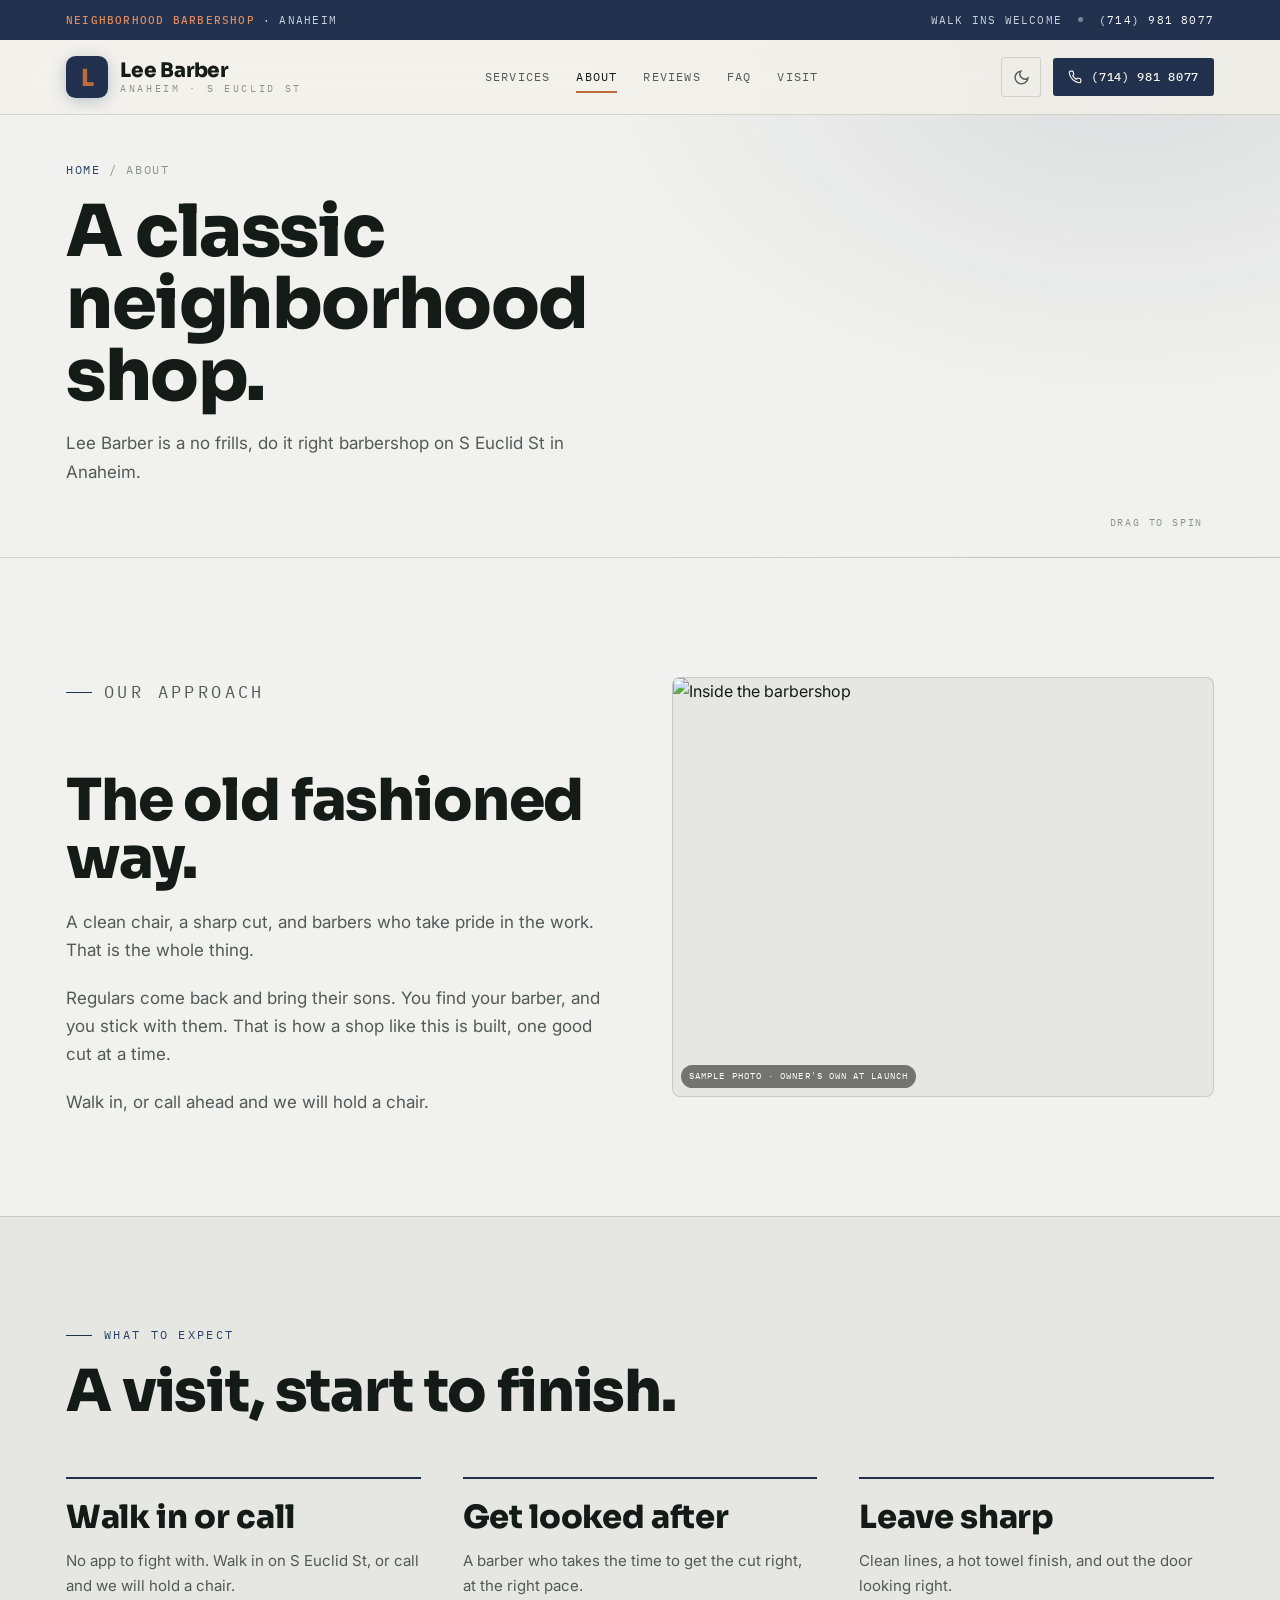
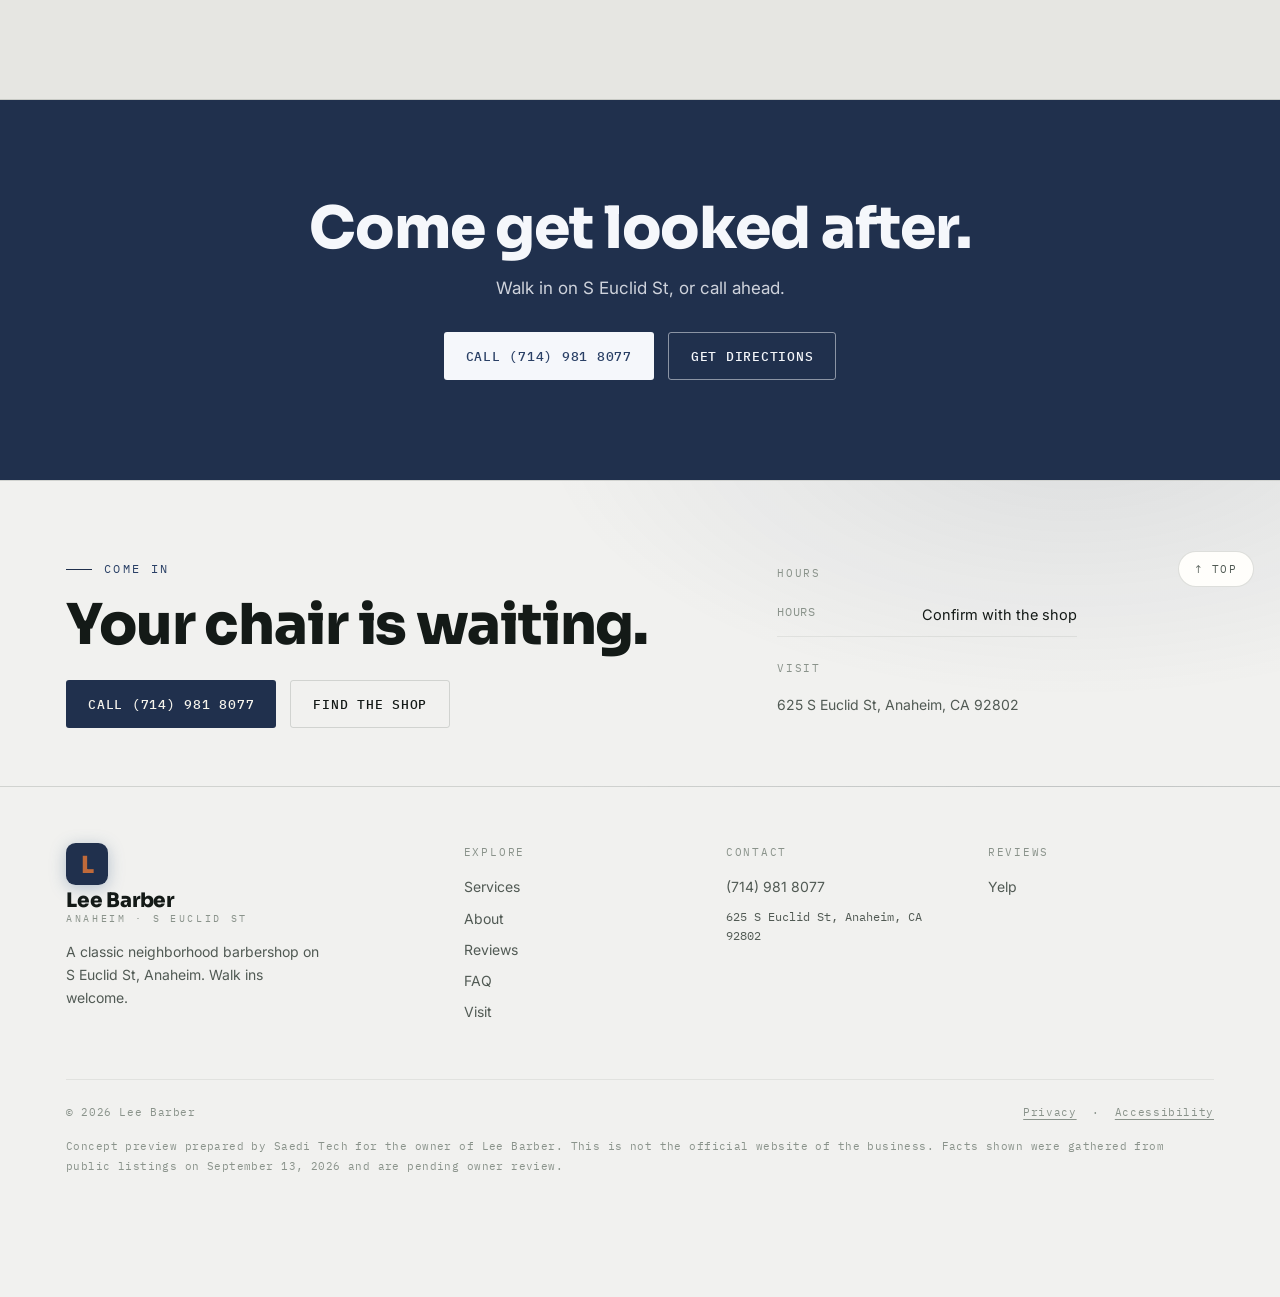
==== about.html @ e685b166 "Lee Barber concept preview (razor hero + 3D showcase) Co-Authored-By: Claude Opus 4.8 <noreply@anthr" ====
<!doctype html>
<html lang="en">
<head>
<meta charset="utf-8" />
<meta name="viewport" content="width=device-width, initial-scale=1" />
<meta name="robots" content="noindex, nofollow" />
<title>About · Lee Barber</title>
<meta name="description" content="About Lee Barber, a classic neighborhood barbershop in Anaheim. Walk ins welcome." />
<meta property="og:title" content="About · Lee Barber" /><meta property="og:type" content="website" />
<link rel="icon" href="data:image/svg+xml,%3Csvg xmlns='http://www.w3.org/2000/svg' viewBox='0 0 32 32'%3E%3Ccircle cx='16' cy='16' r='15' fill='%239e2b25'/%3E%3Crect x='13' y='6' width='6' height='20' rx='3' fill='%23f3ede1'/%3E%3Cpath d='M13 9l6 4M13 15l6 4M13 21l6 4' stroke='%23a9812f' stroke-width='2'/%3E%3C/svg%3E">
<link rel="preconnect" href="https://fonts.googleapis.com"><link rel="preconnect" href="https://fonts.gstatic.com" crossorigin>
<link href="https://fonts.googleapis.com/css2?family=Sora:wght@600;700;800&family=Inter:wght@400;500;600&family=IBM+Plex+Mono:wght@400;500&display=swap" rel="stylesheet">
<link rel="stylesheet" href="assets/site.css">
<script type="importmap">{ "imports": { "three": "https://unpkg.com/three@0.160.0/build/three.module.js", "three/": "https://unpkg.com/three@0.160.0/" } }</script>

</head>
<body>
<a class="skip" href="#main">Skip to content</a>
<header class="sitehead" id="sitehead"><div class="topbar"><div class="wrap tbin"><span class="tb-l"><b>Neighborhood barbershop</b> · Anaheim</span><span class="tb-r"><span>Walk ins welcome</span><span class="dot2"></span><a href="tel:+17149818077">(714) 981 8077</a></span></div></div>
<nav class="top" aria-label="Main">
  <div class="wrap navin">
    <a class="logo" href="index.html" aria-label="Lee Barber, home"><svg class="emblem" viewBox="0 0 48 48" aria-hidden="true"><rect width="48" height="48" rx="11" fill="var(--indigo)"/><text x="24" y="34" font-size="27" text-anchor="middle" fill="var(--shu)" font-family="Sora,sans-serif" font-weight="800">L</text></svg><span class="wm"><span class="n">Lee Barber</span><span class="s">Anaheim · S Euclid St</span></span></a>
    <div class="navlinks"><a href="services.html">Services</a><a href="about.html" aria-current="page">About</a><a href="reviews.html">Reviews</a><a href="faq.html">FAQ</a><a href="visit.html">Visit</a></div>
    <div class="navright">
      <button class="tgl" id="themeTgl" aria-label="Switch between day and night theme" aria-pressed="false"><svg id="icMoon" viewBox="0 0 24 24" fill="none" stroke="currentColor" stroke-width="2" stroke-linecap="round"><path d="M21 12.8A9 9 0 1 1 11.2 3a7 7 0 0 0 9.8 9.8z"/></svg><svg id="icSun" viewBox="0 0 24 24" fill="none" stroke="currentColor" stroke-width="2" stroke-linecap="round" style="display:none"><circle cx="12" cy="12" r="4"/><path d="M12 2v2M12 20v2M4.9 4.9l1.4 1.4M17.7 17.7l1.4 1.4M2 12h2M20 12h2M4.9 19.1l1.4-1.4M17.7 6.3l1.4-1.4"/></svg></button>
      <a class="btn btn-fill btn-sm" href="tel:+17149818077"><svg width="14" height="14" viewBox="0 0 24 24" fill="none" stroke="currentColor" stroke-width="2" stroke-linecap="round" aria-hidden="true"><path d="M22 16.9v3a2 2 0 0 1-2.2 2 19.8 19.8 0 0 1-8.6-3 19.5 19.5 0 0 1-6-6 19.8 19.8 0 0 1-3-8.7A2 2 0 0 1 4.1 2h3a2 2 0 0 1 2 1.7c.13 1 .36 1.9.7 2.8a2 2 0 0 1-.45 2.1L8.1 9.9a16 16 0 0 0 6 6l1.3-1.3a2 2 0 0 1 2.1-.45c.9.34 1.8.57 2.8.7A2 2 0 0 1 22 16.9z"/></svg><span class="lbl">(714) 981 8077</span></a>
      <button class="burger" id="burger" aria-label="Open menu"><svg viewBox="0 0 24 24" fill="none" stroke="currentColor" stroke-width="2" stroke-linecap="round"><path d="M3 6h18M3 12h18M3 18h18"/></svg></button>
    </div>
  </div>
</nav>
</header>
<div class="mmenu" id="mmenu" aria-label="Menu">
  <button class="mclose" id="mclose" aria-label="Close menu">✕</button>
  <a href="services.html">Services</a><a href="about.html" aria-current="page">About</a><a href="reviews.html">Reviews</a><a href="faq.html">FAQ</a><a href="visit.html">Visit</a><a href="tel:+17149818077">Call the shop</a>
</div>
<header class="page-hero"><canvas id="subgl" class="subcanvas" aria-hidden="true"></canvas><span class="subgrab" aria-hidden="true">Drag to spin</span><div class="wrap"><p class="crumb"><a href="index.html">Home</a> / About</p><h1 class="ph">A classic neighborhood shop.</h1><p class="pl">Lee Barber is a no frills, do it right barbershop on S Euclid St in Anaheim.</p></div></header><main id="main">
<section><div class="wrap abgrid">
  <div class="prose"><p class="kick up">Our approach</p><h2 class="up">The old fashioned way.</h2><p class="up">A clean chair, a sharp cut, and barbers who take pride in the work. That is the whole thing.</p><p class="up">Regulars come back and bring their sons. You find your barber, and you stick with them. That is how a shop like this is built, one good cut at a time.</p><p class="up">Walk in, or call ahead and we will hold a chair.</p></div>
  <div class="imgfill up tall" role="img" aria-label="Inside the shop"><img src="https://images.unsplash.com/photo-1648221122323-572c13a31663?w=1100&q=74&auto=format&fit=crop" alt="Inside the barbershop" loading="lazy"><span class="stamp">Sample photo · owner's own at launch</span></div>
</div></section>
<section class="band"><div class="wrap"><p class="kick up">What to expect</p><h2 class="up">A visit, start to finish.</h2><div class="whygrid"><div class="why up"><div class="big">Walk in or call</div><p>No app to fight with. Walk in on S Euclid St, or call and we will hold a chair.</p></div><div class="why up"><div class="big">Get looked after</div><p>A barber who takes the time to get the cut right, at the right pace.</p></div><div class="why up"><div class="big">Leave sharp</div><p>Clean lines, a hot towel finish, and out the door looking right.</p></div></div></div></section>
<section class="ctaband"><div class="wrap"><h2 class="up">Come get looked after.</h2><p class="up">Walk in on S Euclid St, or call ahead.</p><div class="cta up"><a class="btn btn-fill" href="tel:+17149818077">Call (714) 981 8077</a><a class="btn btn-line" href="visit.html">Get directions</a></div></div></section>
</main><script type="module" src="assets/subhero3d.js"></script><footer>
  <button class="backtop" id="backtop" aria-label="Back to top">↑ Top</button>
  <div class="foot-hero"><div class="wrap"><div class="foot-top">
    <div class="foot-cta"><p class="kick">Come in</p><h2>Your chair is waiting.</h2><div class="cta"><a class="btn btn-fill" href="tel:+17149818077">Call (714) 981 8077</a><a class="btn btn-line" href="visit.html">Find the shop</a></div></div>
    <div class="foot-hours"><p class="ft">Hours</p><div class="hrow"><span>Hours</span><span>Confirm with the shop</span></div><p class="ft" style="margin-top:22px">Visit</p><p class="addr">625 S Euclid St, Anaheim, CA 92802</p></div>
  </div></div></div>
  <div class="wrap foot-main">
    <div class="fgrid">
      <div class="fbrand"><a class="logo" href="index.html" aria-label="Lee Barber, home"><svg class="emblem" viewBox="0 0 48 48" aria-hidden="true"><rect width="48" height="48" rx="11" fill="var(--indigo)"/><text x="24" y="34" font-size="27" text-anchor="middle" fill="var(--shu)" font-family="Sora,sans-serif" font-weight="800">L</text></svg><span class="wm"><span class="n">Lee Barber</span><span class="s">Anaheim · S Euclid St</span></span></a><p>A classic neighborhood barbershop on S Euclid St, Anaheim. Walk ins welcome.</p></div>
      <div class="fcol"><p class="ft">Explore</p><a href="services.html">Services</a><a href="about.html">About</a><a href="reviews.html">Reviews</a><a href="faq.html">FAQ</a><a href="visit.html">Visit</a></div>
      <div class="fcol"><p class="ft">Contact</p><a href="tel:+17149818077">(714) 981 8077</a><p class="mono" style="font-size:12px">625 S Euclid St, Anaheim, CA 92802</p></div>
      <div class="fcol"><p class="ft">Reviews</p><a href="https://www.yelp.com/biz/lee-barber-anaheim" target="_blank" rel="noopener">Yelp</a></div>
    </div>
    <div class="legal"><span>© 2026 Lee Barber</span><span><a href="privacy.html">Privacy</a> &nbsp;·&nbsp; <a href="accessibility.html">Accessibility</a></span></div>
    <p class="preview-note">Concept preview prepared by Saedi Tech for the owner of Lee Barber. This is not the official website of the business. Facts shown were gathered from public listings on September 13, 2026 and are pending owner review.</p>
  </div>
</footer>
<div class="callbar" role="navigation" aria-label="Quick actions">
  <a class="c1" href="tel:+17149818077"><svg width="14" height="14" viewBox="0 0 24 24" fill="none" stroke="currentColor" stroke-width="2" stroke-linecap="round" aria-hidden="true"><path d="M22 16.9v3a2 2 0 0 1-2.2 2 19.8 19.8 0 0 1-8.6-3 19.5 19.5 0 0 1-6-6 19.8 19.8 0 0 1-3-8.7A2 2 0 0 1 4.1 2h3a2 2 0 0 1 2 1.7c.13 1 .36 1.9.7 2.8a2 2 0 0 1-.45 2.1L8.1 9.9a16 16 0 0 0 6 6l1.3-1.3a2 2 0 0 1 2.1-.45c.9.34 1.8.57 2.8.7A2 2 0 0 1 22 16.9z"/></svg>Call the shop</a>
  <a class="c2" href="visit.html">Directions</a>
</div>
<script src="assets/app.js" defer></script>
</body>
</html>
---- assets/site.css ----
/* Lee Barber — shared design system (Saedi Tech concept preview) */
:root{
  --bg:#f1f1ef; --bg2:#e6e6e2; --card:#fffefb; --card2:#f2f2ee;
  --line:rgba(20,30,26,.14); --line2:rgba(20,30,26,.07);
  --text:#141a17; --muted:#515a54; --faint:#8a938b;
  --indigo:#20304d; --indigo-2:#2d456b; --indigo-tx:#2a4066; --indigo-soft:rgba(32,48,77,.1);
  --shu:#c06a3a; --shu-tx:#a4552a; --gold:#c06a3a;
  --nav-bg:rgba(244,241,234,.72); --chip-bg:rgba(255,255,255,.6); --btn-tx:#f6f4ec;
  --hero-a:rgba(32,48,77,.14); --hero-b:rgba(192,106,58,.1); --grain:.035;
  --map-filter:saturate(.9) contrast(1.02); --ease:cubic-bezier(.16,1,.3,1);
}
:root[data-theme="night"]{
  --bg:#0c0f16; --bg2:#10141d; --card:#131824; --card2:#101521;
  --line:rgba(225,235,228,.12); --line2:rgba(225,235,228,.06);
  --text:#e9f0eb; --muted:#a4b0a8; --faint:#6e7a72;
  --indigo:#5c7bb0; --indigo-2:#6f8ec0; --indigo-tx:#86a1cf; --indigo-soft:rgba(92,123,176,.14);
  --shu:#d98a5c; --shu-tx:#e39d72; --gold:#d98a5c;
  --nav-bg:rgba(8,11,16,.66); --chip-bg:rgba(16,21,29,.5); --btn-tx:#0b1310;
  --hero-a:rgba(92,123,176,.2); --hero-b:rgba(217,138,92,.14); --grain:.06;
  --map-filter:grayscale(1) invert(.92) contrast(.9) hue-rotate(180deg);
}
*{margin:0;padding:0;box-sizing:border-box}
html{scroll-behavior:smooth}
@media (prefers-reduced-motion:reduce){html{scroll-behavior:auto}}
body{background:var(--bg);color:var(--text);font-family:'Inter',system-ui,sans-serif;font-size:16px;line-height:1.65;-webkit-font-smoothing:antialiased;transition:background .5s,color .5s;overflow-x:hidden}
::selection{background:var(--indigo);color:var(--btn-tx)}
img,svg{max-width:100%}a{color:inherit}
.jp{font-family:'Noto Sans JP','Inter',sans-serif}
.mono{font-family:'IBM Plex Mono',monospace}
.wrap{max-width:1200px;margin:0 auto;padding:0 26px}
.narrow{max-width:900px}
.skip{position:absolute;left:-9999px;top:0;background:var(--indigo);color:var(--btn-tx);padding:10px 18px;z-index:200;font-weight:600}
.skip:focus{left:12px;top:12px}
:focus-visible{outline:2px solid var(--indigo);outline-offset:3px;border-radius:2px}
body::after{content:"";position:fixed;inset:0;z-index:300;pointer-events:none;opacity:var(--grain);mix-blend-mode:overlay;background-image:url("data:image/svg+xml,%3Csvg xmlns='http://www.w3.org/2000/svg' width='120' height='120'%3E%3Cfilter id='n'%3E%3CfeTurbulence type='fractalNoise' baseFrequency='.85' numOctaves='2'/%3E%3C/filter%3E%3Crect width='100%25' height='100%25' filter='url(%23n)'/%3E%3C/svg%3E")}

/* logo */
.logo{display:flex;align-items:center;gap:12px;text-decoration:none}
.logo .emblem{width:42px;height:42px;flex:none;filter:drop-shadow(0 3px 8px rgba(23,63,115,.28))}
.logo .wm{display:flex;flex-direction:column;line-height:1}
.logo .wm .n{font-family:'Sora',sans-serif;font-weight:800;font-size:20px;letter-spacing:-.01em;color:var(--text)}
.logo .wm .s{font-family:'IBM Plex Mono',monospace;font-size:9.5px;letter-spacing:.28em;text-transform:uppercase;color:var(--faint);margin-top:3px}
.logo .wm .s b{color:var(--shu-tx);font-weight:500}

/* header (top bar + nav) */
.sitehead{position:fixed;top:0;left:0;right:0;z-index:100}
.topbar{background:var(--indigo);color:#eaf0f8;height:40px;overflow:hidden;transition:height .35s var(--ease),opacity .3s}
.topbar .tbin{display:flex;align-items:center;justify-content:space-between;height:40px;font-family:'IBM Plex Mono',monospace;font-size:11px;letter-spacing:.11em;text-transform:uppercase}
.topbar .tb-l{color:rgba(234,240,248,.85)}.topbar .tb-l b{color:#e08a5c;font-weight:500}
.topbar .tb-r{display:flex;align-items:center;gap:16px;color:rgba(234,240,248,.85)}
.topbar .tb-r a{color:#fff;text-decoration:none}.topbar .tb-r a:hover{color:#e08a5c}
.topbar .dot2{width:5px;height:5px;border-radius:50%;background:rgba(255,255,255,.4)}
nav.top{position:relative;background:var(--nav-bg);backdrop-filter:blur(18px) saturate(1.4);-webkit-backdrop-filter:blur(18px) saturate(1.4);border-bottom:1px solid var(--line);transition:box-shadow .35s,background .35s}
.sitehead.scrolled .topbar{height:0;opacity:0}
.sitehead.scrolled nav.top{box-shadow:0 12px 34px -18px rgba(8,11,16,.5)}
.navin{display:flex;align-items:center;justify-content:space-between;height:74px;gap:18px}
@media (max-width:768px){.topbar{display:none}}
.navlinks{display:flex;gap:26px;align-items:center}
.navlinks a{font-family:'IBM Plex Mono',monospace;font-size:12px;letter-spacing:.1em;text-transform:uppercase;text-decoration:none;color:var(--muted);transition:color .25s;position:relative}
.navlinks a[aria-current="page"]{color:var(--text)}
.navlinks a::after{content:"";position:absolute;left:0;bottom:-6px;width:0;height:1.5px;background:var(--shu);transition:width .3s var(--ease)}
.navlinks a:hover::after,.navlinks a[aria-current="page"]::after{width:100%}
.navlinks a:hover{color:var(--text)}
.navright{display:flex;align-items:center;gap:12px}
.btn{display:inline-flex;align-items:center;justify-content:center;gap:9px;font-family:'IBM Plex Mono',monospace;font-size:12.5px;letter-spacing:.06em;text-transform:uppercase;font-weight:500;padding:13px 22px;border-radius:3px;text-decoration:none;border:none;cursor:pointer;transition:transform .35s var(--ease),box-shadow .35s,background .35s,color .35s}
.btn-fill{background:var(--indigo);color:var(--btn-tx)}
.btn-fill:hover{transform:translateY(-2px);box-shadow:0 14px 38px -12px var(--indigo)}
.btn-line{background:transparent;color:var(--text);border:1px solid var(--line)}
.btn-line:hover{border-color:var(--indigo);color:var(--indigo-tx)}
.btn-sm{padding:10px 15px;font-size:11.5px}
.tgl,.burger{width:40px;height:40px;border-radius:3px;border:1px solid var(--line);background:transparent;color:var(--muted);display:grid;place-items:center;cursor:pointer;transition:color .3s,border-color .3s}
.tgl:hover,.burger:hover{color:var(--indigo-tx);border-color:var(--indigo)}
.tgl svg{width:17px;height:17px}.burger{display:none}.burger svg{width:20px;height:20px}
@media (max-width:940px){.navlinks{display:none}.burger{display:grid}}
@media (max-width:560px){.logo .wm .s{display:none}.navright .btn span.lbl{display:none}}
/* mobile menu */
.mmenu{position:fixed;inset:0;z-index:150;background:var(--bg);transform:translateY(-100%);visibility:hidden;opacity:0;transition:transform .45s var(--ease),opacity .35s,visibility .35s;display:flex;flex-direction:column;padding:96px 26px 40px;overflow-y:auto}
.mmenu.open{transform:none;visibility:visible;opacity:1}
.mmenu a{font-family:'Sora',sans-serif;font-weight:700;font-size:30px;text-decoration:none;color:var(--text);padding:16px 0;border-bottom:1px solid var(--line)}
.mmenu a:hover{color:var(--indigo-tx)}
.mclose{position:absolute;top:22px;right:22px;width:40px;height:40px;border:1px solid var(--line);border-radius:3px;background:transparent;color:var(--text);cursor:pointer;font-size:20px}

/* generic hero for home */
header.hero{position:relative;min-height:100svh;overflow:hidden}
.sticky{position:relative;min-height:100svh;overflow:hidden;display:flex;align-items:center;padding:90px 0 44px}
/* scroll-driven exploded 3D hero */
header.hero.scroll3d{height:340vh;min-height:0}
header.hero.scroll3d .sticky{position:sticky;top:0;height:100svh;min-height:0;padding:0}
.callouts{position:absolute;z-index:2;top:50%;left:26px;transform:translateY(-50%);max-width:360px;opacity:0;pointer-events:none;will-change:opacity}
.callouts h3{font-family:'Sora',sans-serif;font-weight:800;font-size:clamp(26px,3.2vw,40px);letter-spacing:-.02em;line-height:1.02;margin-bottom:18px}
.callout{display:flex;gap:14px;align-items:flex-start;padding:12px 0;border-top:1px solid var(--line)}
.callout .cn{font-family:'IBM Plex Mono',monospace;font-size:11px;color:var(--shu-tx);letter-spacing:.1em;padding-top:3px;min-width:24px}
.callout .cx b{font-family:'Sora',sans-serif;font-weight:700;font-size:16px;display:block;margin-bottom:2px}
.callout .cx span{font-size:13px;color:var(--muted)}
.hprog{position:absolute;left:0;right:0;bottom:0;height:2px;background:var(--line2);z-index:5}
.hprog i{display:block;height:100%;width:0;background:linear-gradient(90deg,var(--indigo),var(--shu))}
@media (max-width:940px){header.hero.scroll3d{height:280vh}header.hero.scroll3d .sticky{align-items:flex-start}.hero-copy{padding-top:100px}.callouts{left:26px;right:26px;max-width:none;top:40%}}
@media (prefers-reduced-motion:reduce){header.hero.scroll3d{height:auto;min-height:100svh}header.hero.scroll3d .sticky{position:relative}.callouts{display:none}.hprog{display:none}}
.hero-bg{position:absolute;inset:0;z-index:0;background:radial-gradient(60% 55% at 74% 38%,var(--hero-a),transparent 70%),radial-gradient(50% 45% at 12% 92%,var(--hero-b),transparent 70%),var(--bg)}
#gl{position:absolute;inset:0;z-index:1;width:100%;height:100%;display:block;touch-action:pan-y;cursor:grab}#gl:active{cursor:grabbing}
.hero-fb{position:absolute;z-index:1;right:6%;top:50%;transform:translateY(-50%);width:min(42vw,460px);aspect-ratio:1;border-radius:50%;background:radial-gradient(circle at 40% 35%,#2b3a52,#0c1119 70%);box-shadow:0 40px 120px -30px rgba(23,63,115,.6);display:none}
.herogrid{position:relative;z-index:2;width:100%}
.hero-copy{max-width:600px}
.tag{display:inline-flex;align-items:center;gap:12px;font-family:'IBM Plex Mono',monospace;font-size:11.5px;letter-spacing:.22em;text-transform:uppercase;color:var(--indigo-tx);margin-bottom:26px;padding:8px 14px;border:1px solid var(--line);border-radius:40px;background:var(--chip-bg);backdrop-filter:blur(6px)}
.tag .dot{width:7px;height:7px;border-radius:50%;background:var(--shu);box-shadow:0 0 0 4px rgba(201,75,46,.18)}
h1{font-family:'Sora',sans-serif;font-weight:800;font-size:clamp(46px,7vw,92px);line-height:.98;letter-spacing:-.025em;color:var(--text)}
h1 .in{background:linear-gradient(120deg,var(--indigo-2),var(--shu));-webkit-background-clip:text;background-clip:text;color:transparent}
.hero p.lede{font-size:clamp(16px,1.5vw,19px);color:var(--muted);max-width:500px;margin:26px 0 34px}
.cta{display:flex;gap:14px;flex-wrap:wrap}
.chips{display:flex;gap:8px;flex-wrap:wrap;margin-top:34px}
.chip{font-family:'IBM Plex Mono',monospace;font-size:11px;letter-spacing:.06em;text-transform:uppercase;color:var(--muted);border:1px solid var(--line);background:var(--chip-bg);border-radius:40px;padding:8px 14px;backdrop-filter:blur(6px)}
.badge3d{position:absolute;right:6%;bottom:12%;z-index:3;background:var(--card);border:1px solid var(--line);border-radius:6px;padding:14px 18px;box-shadow:0 20px 50px -24px rgba(18,22,28,.4);display:flex;align-items:center;gap:14px}
.badge3d .rt{font-family:'Sora',sans-serif;font-weight:800;font-size:26px;line-height:1}
.badge3d .rl{font-family:'IBM Plex Mono',monospace;font-size:10px;letter-spacing:.12em;text-transform:uppercase;color:var(--faint)}
.badge3d .star{color:var(--shu)}
.grab{position:absolute;z-index:4;right:6%;top:15%;display:flex;align-items:center;gap:8px;font-family:'IBM Plex Mono',monospace;font-size:10px;letter-spacing:.18em;text-transform:uppercase;color:var(--faint)}
.cue{position:absolute;bottom:34px;left:50%;transform:translateX(-50%);z-index:4;display:flex;flex-direction:column;align-items:center;gap:8px;color:var(--faint);font-family:'IBM Plex Mono',monospace;font-size:10px;letter-spacing:.22em;text-transform:uppercase}
.cue .bar{width:1px;height:34px;background:linear-gradient(var(--faint),transparent);animation:drop 2.4s var(--ease) infinite}
@keyframes drop{0%{transform:scaleY(0);transform-origin:top}45%{transform:scaleY(1);transform-origin:top}55%{transform:scaleY(1);transform-origin:bottom}100%{transform:scaleY(0);transform-origin:bottom}}
@media (prefers-reduced-motion:reduce){.cue .bar{animation:none}.grab{display:none}}
@media (max-width:940px){.hero-copy{max-width:none}.badge3d{right:auto;left:26px;bottom:8%}.grab{top:9%;right:26px}}

/* subpage banner */
.page-hero{position:relative;padding:150px 0 60px;min-height:62vh;display:flex;align-items:center;border-bottom:1px solid var(--line);background:radial-gradient(60% 90% at 88% 10%,var(--indigo-soft),transparent 70%),var(--bg);overflow:hidden}
.page-hero .wrap{position:relative;z-index:2;width:100%}
.subcanvas{position:absolute;right:-4%;top:0;bottom:0;width:52%;z-index:1;display:block;touch-action:pan-y;cursor:grab}
.subcanvas:active{cursor:grabbing}
.subgrab{position:absolute;right:6%;bottom:26px;z-index:3;display:flex;align-items:center;gap:8px;font-family:'IBM Plex Mono',monospace;font-size:10px;letter-spacing:.18em;text-transform:uppercase;color:var(--faint)}
.crumb{font-family:'IBM Plex Mono',monospace;font-size:11.5px;letter-spacing:.14em;text-transform:uppercase;color:var(--faint);margin-bottom:16px}
.crumb a{color:var(--indigo-tx);text-decoration:none}
.page-hero h1.ph{font-family:'Sora',sans-serif;font-weight:800;font-size:clamp(38px,5.6vw,72px);line-height:1;letter-spacing:-.02em;max-width:620px}
.page-hero p.pl{color:var(--muted);max-width:540px;margin-top:18px;font-size:17px}
@media (max-width:820px){.subcanvas{opacity:.42;width:74%;right:-10%}.page-hero{min-height:auto}}

/* marquee */
.marquee{overflow:hidden;border-top:1px solid var(--line);border-bottom:1px solid var(--line);background:var(--indigo);padding:16px 0}
.mrow{display:flex;gap:44px;white-space:nowrap;width:max-content;animation:slide 32s linear infinite;font-family:'Sora',sans-serif;font-weight:700;font-size:19px;letter-spacing:.02em;color:rgba(247,244,236,.9);align-items:center}
.mrow span{display:inline-flex;align-items:center;gap:44px}
.mrow .d{width:7px;height:7px;border-radius:50%;background:var(--shu)}
@keyframes slide{to{transform:translateX(-50%)}}
@media (prefers-reduced-motion:reduce){.mrow{animation:none}}

/* strip */
.strip{border-bottom:1px solid var(--line);background:var(--bg2)}
.stripin{display:grid;grid-template-columns:repeat(4,1fr)}
.stat{padding:28px 24px;border-left:1px solid var(--line)}.stat:first-child{border-left:none}.stat a{text-decoration:none}
.stat .v{font-family:'Sora',sans-serif;font-weight:800;font-size:27px;letter-spacing:-.01em}
.stat .v .star{color:var(--shu)}
.stat .l{font-family:'IBM Plex Mono',monospace;font-size:10.5px;letter-spacing:.14em;text-transform:uppercase;color:var(--faint);margin-top:6px}
.stat a:hover .v{color:var(--indigo-tx)}
@media (max-width:820px){.stripin{grid-template-columns:1fr 1fr}.stat:nth-child(3){border-left:none}.stat{padding:22px 20px}.stat .v{font-size:22px}}

section{padding:100px 0;scroll-margin-top:74px;position:relative}
.kick{font-family:'IBM Plex Mono',monospace;font-size:11.5px;letter-spacing:.2em;text-transform:uppercase;color:var(--indigo-tx);display:inline-flex;align-items:center;gap:12px;margin-bottom:18px}
.kick::before{content:"";width:26px;height:1px;background:var(--indigo)}
.kick .jp{color:var(--shu-tx);letter-spacing:.1em}
h2{font-family:'Sora',sans-serif;font-weight:800;font-size:clamp(32px,4.6vw,58px);line-height:1.0;letter-spacing:-.02em;max-width:680px}
h3.blk{font-family:'Sora',sans-serif;font-weight:700;font-size:24px;letter-spacing:-.01em}
.sub{color:var(--muted);max-width:600px;margin-top:18px;font-size:17px}

/* services grid */
.svcgrid{display:grid;grid-template-columns:repeat(3,1fr);gap:1px;background:var(--line);border:1px solid var(--line);border-radius:8px;overflow:hidden;margin-top:52px}
.svc{background:var(--card);padding:34px 30px 36px;position:relative;transition:background .4s;text-decoration:none;color:inherit;display:block}
.svc:hover{background:var(--card2)}
.svc .no{font-family:'IBM Plex Mono',monospace;font-size:10.5px;letter-spacing:.16em;color:var(--faint)}
.svc .ic{width:48px;height:48px;margin:20px 0;color:var(--indigo);transition:transform .5s var(--ease)}
.svc:hover .ic{transform:translateY(-4px) scale(1.06)}
.svc h3{font-family:'Sora',sans-serif;font-weight:700;font-size:21px;letter-spacing:-.01em;margin-bottom:10px}
.svc p{font-size:14.5px;color:var(--muted)}
.svc .more{font-family:'IBM Plex Mono',monospace;font-size:11px;letter-spacing:.1em;text-transform:uppercase;color:var(--indigo-tx);margin-top:16px;display:inline-block}
@media (max-width:920px){.svcgrid{grid-template-columns:1fr 1fr}}
@media (max-width:600px){.svcgrid{grid-template-columns:1fr}}

/* two-col feature (why) */
#why,.band{background:var(--bg2);border-top:1px solid var(--line);border-bottom:1px solid var(--line)}
.whygrid{display:grid;grid-template-columns:repeat(3,1fr);gap:42px;margin-top:56px}
.why .big{font-family:'Sora',sans-serif;font-weight:800;font-size:clamp(24px,2.6vw,32px);line-height:1.06;letter-spacing:-.01em;border-top:2px solid var(--indigo);padding-top:22px}
.why .big .jpb{display:block;font-family:'Noto Sans JP',sans-serif;font-weight:700;font-size:15px;color:var(--shu-tx);letter-spacing:.3em;margin-bottom:10px}
.why p{color:var(--muted);margin-top:14px;font-size:15px}
@media (max-width:820px){.whygrid{grid-template-columns:1fr;gap:32px}}

/* about + prose */
.abgrid{display:grid;grid-template-columns:1fr 1fr;gap:64px;align-items:center}
.abcopy p{color:var(--muted);margin-top:18px;font-size:17px}.abcopy p strong{color:var(--text);font-weight:600}
.prose{max-width:760px}
.prose p{color:var(--muted);font-size:17px;margin-top:20px}
.prose h2{margin-top:48px}
.prose h3{font-family:'Sora',sans-serif;font-weight:700;font-size:22px;margin-top:34px}
.prose ul{margin:18px 0 0 0;list-style:none;display:grid;gap:12px}
.prose ul li{position:relative;padding-left:26px;color:var(--muted)}
.prose ul li::before{content:"";position:absolute;left:0;top:9px;width:8px;height:8px;border-radius:1px;background:var(--shu)}
.photo-slot{border:1px dashed var(--line);border-radius:8px;background:var(--card);aspect-ratio:4/3.1;display:grid;place-items:center;text-align:center;padding:30px;position:relative;overflow:hidden}
.photo-slot.tall{aspect-ratio:1/1}
.photo-slot::before{content:"";position:absolute;inset:0;background:radial-gradient(circle at 70% 20%,var(--indigo-soft),transparent 60%)}
.photo-slot .ph-ic{width:56px;height:56px;color:var(--faint);margin:0 auto 14px;position:relative}
.photo-slot .t{font-family:'IBM Plex Mono',monospace;font-size:11px;letter-spacing:.14em;text-transform:uppercase;color:var(--faint);max-width:300px;line-height:1.8;position:relative}
@media (max-width:920px){.abgrid{grid-template-columns:1fr;gap:36px}}

/* gallery grid of reserved slots */
.gal{display:grid;grid-template-columns:repeat(3,1fr);gap:16px;margin-top:52px}
.gal .photo-slot{aspect-ratio:4/3.4}
@media (max-width:820px){.gal{grid-template-columns:1fr 1fr}}
@media (max-width:520px){.gal{grid-template-columns:1fr}}

/* ===== photographic bands (licensed placeholder imagery) ===== */
.photoband{position:relative;min-height:82vh;display:flex;align-items:flex-end;overflow:hidden;border-top:1px solid var(--line);border-bottom:1px solid var(--line)}
.photoband .pbimg{position:absolute;inset:-12% 0;z-index:0;background-size:cover;background-position:center;will-change:transform}
.photoband::after{content:"";position:absolute;inset:0;z-index:1;background:linear-gradient(180deg,rgba(6,9,14,.2),rgba(6,9,14,.78)),linear-gradient(90deg,rgba(23,63,115,.5),transparent 62%)}
.photoband.right::after{background:linear-gradient(180deg,rgba(6,9,14,.2),rgba(6,9,14,.78)),linear-gradient(270deg,rgba(201,75,46,.4),transparent 62%)}
.photoband .pbin{position:relative;z-index:2;width:100%;padding:60px 0 66px;color:#f4f1ea}
.photoband .pbk{font-family:'IBM Plex Mono',monospace;font-size:11.5px;letter-spacing:.2em;text-transform:uppercase;color:#e08a5c;margin-bottom:14px;display:inline-flex;align-items:center;gap:12px}
.photoband .pbk::before{content:"";width:26px;height:1px;background:#e08a5c}
.photoband h2{color:#f7f5ef;max-width:760px}
.photoband p{color:rgba(244,241,234,.86);max-width:520px;margin-top:16px;font-size:17px}
.photoband .sampletag{position:absolute;top:26px;right:26px;z-index:2;font-family:'IBM Plex Mono',monospace;font-size:9.5px;letter-spacing:.14em;text-transform:uppercase;color:rgba(244,241,234,.72);background:rgba(0,0,0,.35);padding:6px 11px;border-radius:20px;backdrop-filter:blur(4px)}
@media (max-width:820px){.photoband{min-height:72vh}}

/* real image fills (about, gallery) */
.imgfill{border-radius:8px;overflow:hidden;position:relative;background:var(--bg2);border:1px solid var(--line)}
.imgfill img{width:100%;height:100%;object-fit:cover;display:block;transition:transform 1.2s var(--ease)}
.imgfill:hover img{transform:scale(1.05)}
.imgfill .stamp{position:absolute;bottom:8px;left:8px;font-family:'IBM Plex Mono',monospace;font-size:9px;letter-spacing:.12em;text-transform:uppercase;color:#fff;background:rgba(0,0,0,.5);padding:4px 8px;border-radius:20px;backdrop-filter:blur(3px)}
.abgrid .imgfill{aspect-ratio:4/3.1}
.gal2{display:grid;grid-template-columns:repeat(3,1fr);gap:14px;margin-top:52px}
.gal2 .imgfill{aspect-ratio:4/3.3}
.gal2 .imgfill.wide{grid-column:span 2;aspect-ratio:auto}
@media (max-width:820px){.gal2{grid-template-columns:1fr 1fr}}
@media (max-width:520px){.gal2{grid-template-columns:1fr}.gal2 .imgfill.wide{grid-column:span 1}}

/* mobile hero: clean stacked layout, 3D in its own frame (no overlap) */
@media (max-width:940px){
  header.hero.scroll3d{height:auto;min-height:auto}
  header.hero.scroll3d .sticky{position:relative;height:auto;min-height:auto;display:flex;flex-direction:column;padding:104px 0 46px;align-items:stretch}
  .hero .herogrid{order:1}
  .hero-copy{padding-top:0!important}
  #gl{position:relative;inset:auto;order:2;width:100%;height:50vh;margin-top:28px;border:1px solid var(--line);border-radius:14px;background:linear-gradient(180deg,var(--card2),var(--bg2))}
  .hero .hero-bg{display:none}
  .hero .badge3d,.hero .callouts,.hero .hprog,.hero .cue{display:none}
  .hero .grab{position:static;order:3;align-self:center;margin-top:14px;background:transparent;border:none;padding:0;color:var(--faint)}
  .hero .chip{background:var(--card);border-color:var(--line);color:var(--text)}
  .hero .tag{background:var(--card)}
}

/* reviews */
.revgrid{display:grid;grid-template-columns:1fr 1fr;gap:20px;margin-top:52px}
.rev{background:var(--card);border:1px solid var(--line);border-radius:8px;padding:34px;text-decoration:none;display:block;transition:transform .4s var(--ease),box-shadow .4s}
.rev:hover{transform:translateY(-5px);box-shadow:0 26px 60px -30px rgba(18,22,28,.4)}
.rev .plat{font-family:'IBM Plex Mono',monospace;font-size:11px;letter-spacing:.16em;text-transform:uppercase;color:var(--faint)}
.rev .score{font-family:'Sora',sans-serif;font-weight:800;font-size:46px;margin:14px 0 4px;letter-spacing:-.02em}
.rev .stars{color:var(--shu);letter-spacing:3px;font-size:15px}
.rev .go{font-family:'IBM Plex Mono',monospace;font-size:12px;letter-spacing:.09em;text-transform:uppercase;color:var(--indigo-tx);margin-top:18px;display:inline-block}
.revnote{font-family:'IBM Plex Mono',monospace;font-size:11px;letter-spacing:.06em;color:var(--faint);margin-top:18px}
@media (max-width:700px){.revgrid{grid-template-columns:1fr}}

/* visit + form */
.visitgrid{display:grid;grid-template-columns:.9fr 1.1fr;gap:20px;margin-top:52px}
.vcard{background:var(--card);border:1px solid var(--line);border-radius:8px;padding:34px}
.vcard h3{font-family:'Sora',sans-serif;font-weight:700;font-size:20px;margin-bottom:18px}
.vrow{display:flex;justify-content:space-between;gap:16px;padding:12px 0;border-bottom:1px solid var(--line2);font-size:14.5px}
.vrow:last-child{border-bottom:none}
.vrow .k{font-family:'IBM Plex Mono',monospace;font-size:11.5px;letter-spacing:.1em;text-transform:uppercase;color:var(--faint);padding-top:2px}
.vrow .d{text-align:right}.vrow .d a{color:var(--indigo-tx);text-decoration:none}.vrow .closed{color:var(--faint)}
.mapbox{border:1px solid var(--line);border-radius:8px;overflow:hidden;min-height:400px}
.mapbox iframe{width:100%;height:100%;min-height:400px;border:0;display:block;filter:var(--map-filter)}
.form{background:var(--card);border:1px solid var(--line);border-radius:8px;padding:36px}
.fg{margin-bottom:16px}
label{display:block;font-family:'IBM Plex Mono',monospace;font-size:11px;letter-spacing:.1em;text-transform:uppercase;color:var(--faint);margin-bottom:8px}
input,select,textarea{width:100%;background:var(--bg);border:1px solid var(--line);border-radius:3px;padding:13px 15px;color:var(--text);font-family:'Inter',sans-serif;font-size:15px;transition:border-color .3s}
input:focus,select:focus,textarea:focus{outline:none;border-color:var(--indigo)}
.row2{display:grid;grid-template-columns:1fr 1fr;gap:16px}
.hp{position:absolute;left:-9999px;width:1px;height:1px;overflow:hidden}
.sub-btn{width:100%;justify-content:center;margin-top:6px}
.formnote{font-family:'IBM Plex Mono',monospace;font-size:10.5px;letter-spacing:.05em;color:var(--faint);text-align:center;margin-top:14px}
.form-done{text-align:center;padding:36px 10px}
.form-done .ok{width:64px;height:64px;border-radius:50%;background:var(--indigo);color:var(--btn-tx);display:grid;place-items:center;margin:0 auto 20px;font-size:28px}
.form-done h3{font-family:'Sora',sans-serif;font-weight:800;font-size:26px}
.form-done p{color:var(--muted);margin-top:10px;font-size:15px}
@media (max-width:920px){.visitgrid{grid-template-columns:1fr}.row2{grid-template-columns:1fr}}

/* faq */
.faq{margin-top:48px;max-width:820px}
.faq details{border-top:1px solid var(--line);padding:6px 0}
.faq details[open]{padding-bottom:8px}
.faq summary{list-style:none;cursor:pointer;padding:22px 0;font-family:'Sora',sans-serif;font-weight:700;font-size:19px;display:flex;justify-content:space-between;gap:20px;align-items:center}
.faq summary::-webkit-details-marker{display:none}
.faq summary::after{content:"+";font-family:'IBM Plex Mono',monospace;color:var(--indigo-tx);font-size:22px;transition:transform .3s}
.faq details[open] summary::after{transform:rotate(45deg)}
.faq p{color:var(--muted);padding:0 0 8px;font-size:15.5px;max-width:680px}

/* cta band */
.ctaband{background:var(--indigo);color:var(--btn-tx);text-align:center}
.ctaband h2{color:#f5f7fb;margin:0 auto}
.ctaband p{color:rgba(245,247,251,.82);margin:16px auto 30px;font-size:17px;max-width:560px}
.ctaband .cta{justify-content:center}
.ctaband .btn-fill{background:#f5f7fb;color:var(--indigo-tx)}
.ctaband .btn-line{border-color:rgba(245,247,251,.5);color:#f5f7fb}
.ctaband .btn-line:hover{border-color:#f5f7fb;color:#f5f7fb}

/* footer */
footer{border-top:1px solid var(--line);padding:0 0 120px;background:var(--bg);position:relative;overflow:hidden}
.foot-hero{position:relative;padding:70px 0 58px;border-bottom:1px solid var(--line);background:radial-gradient(60% 130% at 84% -20%,var(--indigo-soft),transparent 70%)}
.foot-top{display:grid;grid-template-columns:1.5fr 1fr;gap:56px;align-items:center}
.foot-cta h2{font-family:'Sora',sans-serif;font-weight:800;font-size:clamp(30px,4.4vw,58px);line-height:1;letter-spacing:-.02em}
.foot-cta .cta{margin-top:26px;display:flex;gap:14px;flex-wrap:wrap}
.foot-hours .ft{font-family:'IBM Plex Mono',monospace;font-size:11px;letter-spacing:.16em;text-transform:uppercase;color:var(--faint);margin-bottom:12px}
.hrow{display:flex;justify-content:space-between;gap:20px;padding:9px 0;border-bottom:1px solid var(--line2);font-size:14.5px;max-width:300px}
.hrow span:first-child{font-family:'IBM Plex Mono',monospace;font-size:11.5px;letter-spacing:.06em;text-transform:uppercase;color:var(--faint)}
.hrow .closed{color:var(--faint)}
.foot-hours .addr{font-size:14px;color:var(--muted);margin-top:16px}
.foot-main{padding-top:56px}
.backtop{position:absolute;right:26px;top:70px;z-index:3;display:inline-flex;align-items:center;gap:8px;font-family:'IBM Plex Mono',monospace;font-size:10.5px;letter-spacing:.14em;text-transform:uppercase;color:var(--muted);background:var(--card);border:1px solid var(--line);border-radius:40px;padding:10px 16px;cursor:pointer;text-decoration:none;transition:color .3s,border-color .3s}
.backtop:hover{color:var(--indigo-tx);border-color:var(--indigo)}
@media (max-width:820px){.foot-top{grid-template-columns:1fr;gap:30px}.foot-main{padding-top:40px}.backtop{display:none}}
.fgrid{display:grid;grid-template-columns:1.6fr 1fr 1fr 1fr;gap:36px;align-items:start}
.fbrand p{color:var(--muted);font-size:14px;margin-top:16px;max-width:260px}
.fgrid .ft{font-family:'IBM Plex Mono',monospace;font-size:11px;letter-spacing:.16em;text-transform:uppercase;color:var(--faint);margin-bottom:14px}
.fgrid a,.fcol p{font-size:14px;color:var(--muted);text-decoration:none;display:block;margin-bottom:8px}
.fgrid a:hover{color:var(--indigo-tx)}
.legal{margin-top:48px;padding-top:24px;border-top:1px solid var(--line2);display:flex;justify-content:space-between;gap:20px;flex-wrap:wrap;font-family:'IBM Plex Mono',monospace;font-size:10.5px;letter-spacing:.06em;color:var(--faint)}
.legal a{color:var(--faint);text-decoration:underline;text-underline-offset:3px}.legal a:hover{color:var(--indigo-tx)}
.preview-note{margin-top:16px;font-family:'IBM Plex Mono',monospace;font-size:10.5px;letter-spacing:.04em;color:var(--faint);line-height:1.9}
@media (max-width:820px){.fgrid{grid-template-columns:1fr 1fr;gap:30px}}
@media (max-width:520px){.fgrid{grid-template-columns:1fr}}

.callbar{position:fixed;left:0;right:0;bottom:0;z-index:120;display:none;grid-template-columns:1fr 1fr;gap:1px;background:var(--line);border-top:1px solid var(--line)}
.callbar a{display:flex;align-items:center;justify-content:center;gap:9px;padding:16px 10px;font-family:'IBM Plex Mono',monospace;font-size:12.5px;letter-spacing:.08em;text-transform:uppercase;text-decoration:none;font-weight:500}
.callbar .c1{background:var(--indigo);color:var(--btn-tx)}.callbar .c2{background:var(--card);color:var(--text)}
@media (max-width:767px){.callbar{display:grid}}

.up,.rv{opacity:0;transform:translateY(30px);transition:opacity 1s var(--ease),transform 1s var(--ease)}
.up.in,.rv.in{opacity:1;transform:none}
.rv.clip{clip-path:inset(0 0 100% 0);transform:none;transition:clip-path 1.1s var(--ease),opacity 1.1s var(--ease)}
.rv.clip.in{clip-path:inset(0 0 0 0)}
@media (prefers-reduced-motion:reduce){.up,.rv{opacity:1;transform:none;clip-path:none;transition:none}[data-parallax]{transform:none!important}}

/* count-up band */
.countband{background:var(--indigo);color:#f5f7fb;border-top:1px solid var(--line);border-bottom:1px solid var(--line)}
.countgrid{display:grid;grid-template-columns:repeat(3,1fr);gap:30px;text-align:center}
.countgrid .cnum{font-family:'Sora',sans-serif;font-weight:800;font-size:clamp(44px,7vw,80px);line-height:1;letter-spacing:-.02em}
.countgrid .cnum .star{color:var(--shu)}
.countgrid .clab{font-family:'IBM Plex Mono',monospace;font-size:11px;letter-spacing:.16em;text-transform:uppercase;color:rgba(245,247,251,.72);margin-top:12px}
.countgrid .cbar{width:40px;height:2px;background:var(--shu);margin:16px auto 0}
@media (max-width:700px){.countgrid{grid-template-columns:1fr;gap:34px}}

/* cinematic garage (scroll-scrubbed) */
.garage{position:relative;height:320vh}
.garage .stage{position:sticky;top:0;height:100svh;overflow:hidden;display:flex;align-items:flex-end;background:radial-gradient(75% 75% at 50% 30%,var(--indigo-soft),transparent 72%),var(--bg2)}
.garage .gsvg{position:absolute;inset:0;z-index:1;width:100%;height:100%}
.garage .stagewrap{position:relative;z-index:2;width:100%;padding-bottom:8vh}
.garage .glabel{font-family:'IBM Plex Mono',monospace;font-size:11.5px;letter-spacing:.2em;text-transform:uppercase;color:var(--indigo-tx);margin-bottom:10px;display:flex;align-items:center;gap:12px}
.garage .glabel::before{content:"";width:26px;height:1px;background:var(--indigo)}
.garage .gsteps{display:grid;gap:10px;max-width:560px}
.garage .g-step{font-family:'Sora',sans-serif;font-weight:800;font-size:clamp(24px,3.4vw,40px);line-height:1.05;letter-spacing:-.01em;opacity:.18;transition:opacity .4s}
.garage .g-step b{color:var(--shu-tx)}
.garage .g-pt{transition:opacity .4s,transform .4s;transform-origin:center;transform-box:fill-box;opacity:0}
.garage .ghint{position:absolute;top:96px;left:50%;transform:translateX(-50%);z-index:3;font-family:'IBM Plex Mono',monospace;font-size:10px;letter-spacing:.22em;text-transform:uppercase;color:var(--faint)}
@media (prefers-reduced-motion:reduce){.garage{height:auto;min-height:100svh}.garage .stage{position:relative}.garage .g-step{opacity:1}.garage .ghint{display:none}}
@media (max-width:820px){
  .garage{height:260vh}
  .garage .stage{align-items:flex-end}
  .garage .gsvg{top:8%;bottom:auto;height:52%}
  .garage .stagewrap{padding:26px 0 12vh;background:linear-gradient(transparent,var(--bg2) 22%)}
  .garage .g-step{font-size:22px}
  .garage .ghint{top:88px}
}

/* ---- 3D object showcase (shared objects3d.js) ---- */
.show3d .o3grid{display:grid;grid-template-columns:repeat(3,1fr);gap:18px;margin-top:34px}
.show3d .o3{margin:0;background:var(--card);border:1px solid var(--line);border-radius:18px;overflow:hidden;box-shadow:0 30px 60px -40px rgba(15,20,26,.5);position:relative}
.show3d .o3 canvas.obj3d{display:block;width:100%;height:300px;cursor:grab;touch-action:none;background:radial-gradient(130% 120% at 50% 12%, color-mix(in srgb,var(--indigo) 12%, transparent), transparent 68%)}
.show3d .o3 canvas.obj3d:active{cursor:grabbing}
.show3d .o3 figcaption{display:flex;align-items:center;justify-content:space-between;padding:13px 17px;font-family:'IBM Plex Mono',monospace;font-size:12px;letter-spacing:.06em;text-transform:uppercase;border-top:1px solid var(--line);color:var(--text)}
.show3d .o3 figcaption .drag{color:var(--faint);text-transform:none;letter-spacing:0;font-size:11px}
@media(max-width:820px){.show3d .o3grid{grid-template-columns:1fr;gap:14px}.show3d .o3 canvas.obj3d{height:270px}}
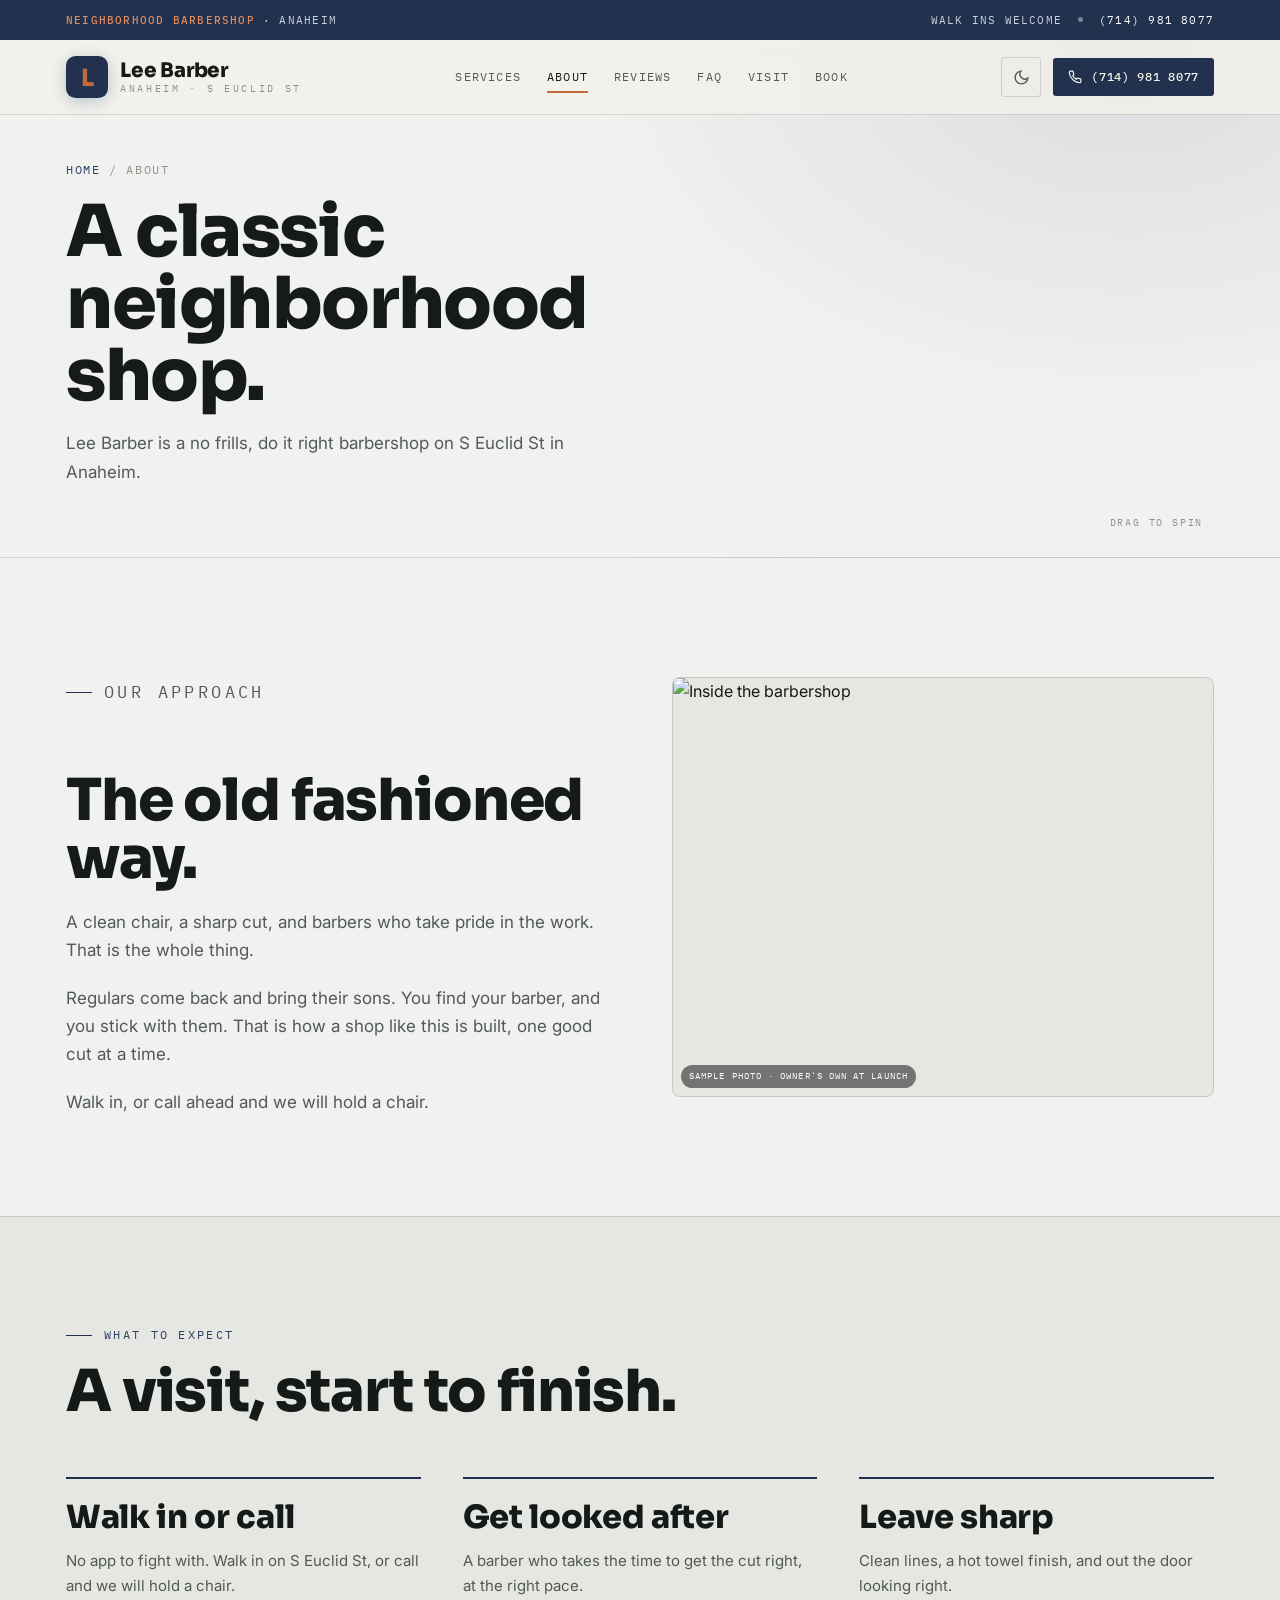
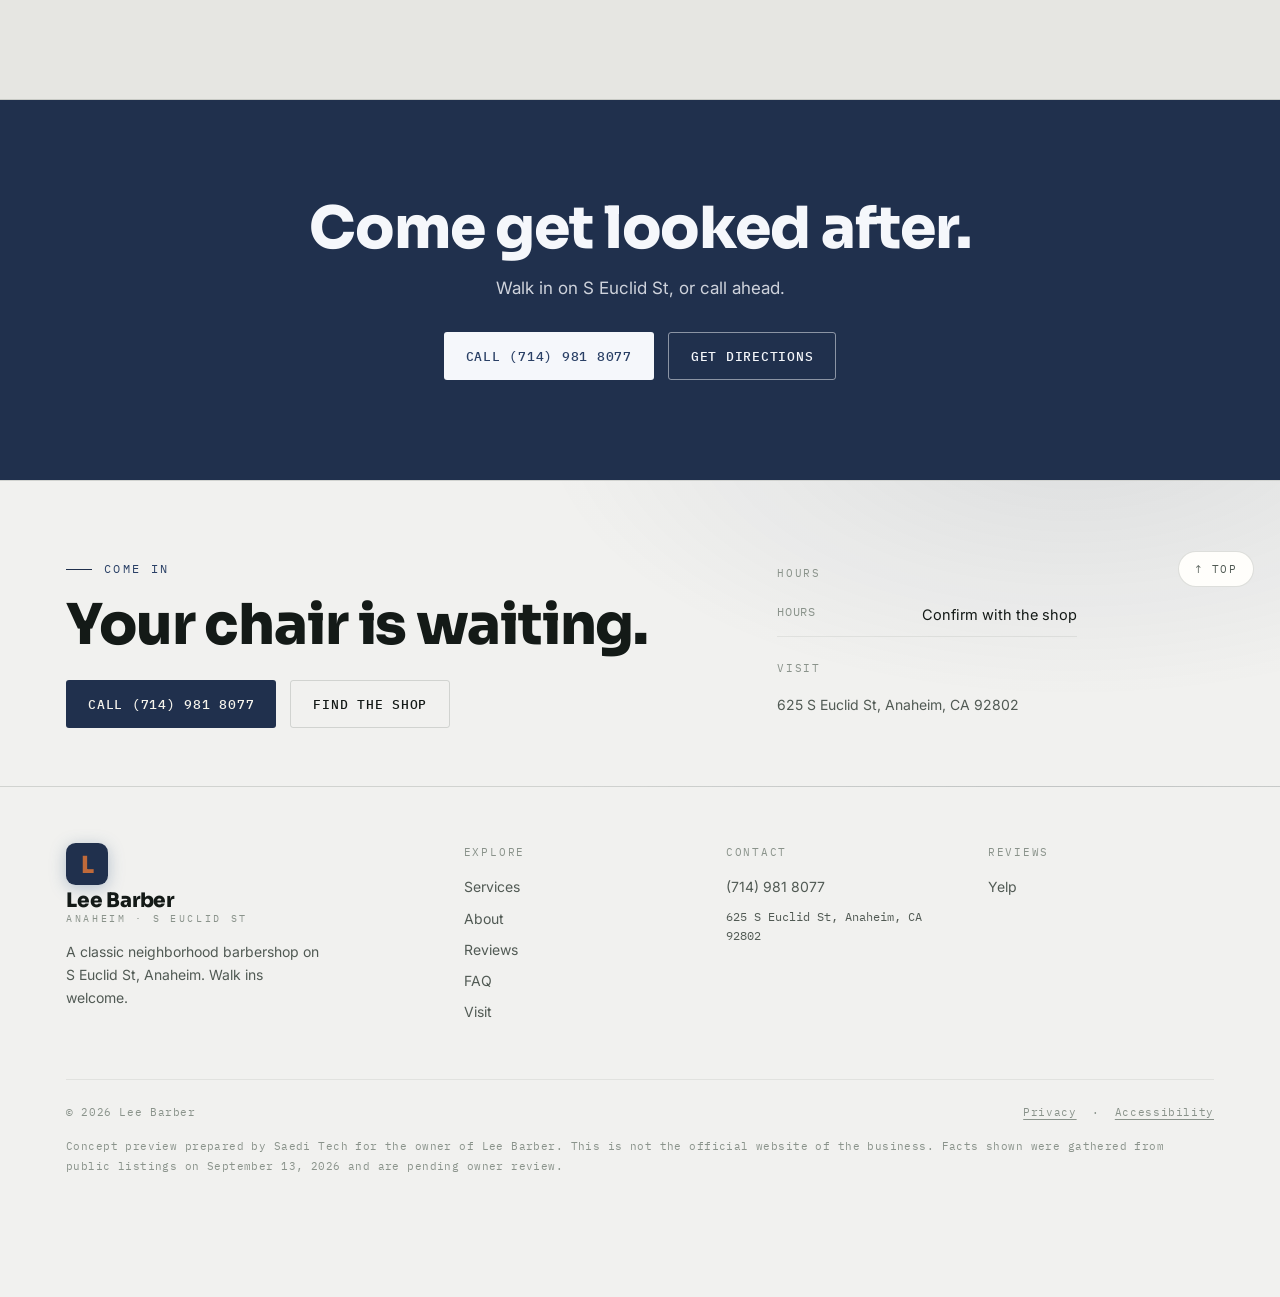
==== commit cc03f41d: "Fix 3D hero loading, page reveal, spread 3D across page, unique heroes, correct photos Co-Authored-B" ====
--- a/about.html
+++ b/about.html
@@ -20,7 +20,7 @@
 <nav class="top" aria-label="Main">
   <div class="wrap navin">
     <a class="logo" href="index.html" aria-label="Lee Barber, home"><svg class="emblem" viewBox="0 0 48 48" aria-hidden="true"><rect width="48" height="48" rx="11" fill="var(--indigo)"/><text x="24" y="34" font-size="27" text-anchor="middle" fill="var(--shu)" font-family="Sora,sans-serif" font-weight="800">L</text></svg><span class="wm"><span class="n">Lee Barber</span><span class="s">Anaheim · S Euclid St</span></span></a>
-    <div class="navlinks"><a href="services.html">Services</a><a href="about.html" aria-current="page">About</a><a href="reviews.html">Reviews</a><a href="faq.html">FAQ</a><a href="visit.html">Visit</a></div>
+    <div class="navlinks"><a href="services.html">Services</a><a href="about.html" aria-current="page">About</a><a href="reviews.html">Reviews</a><a href="faq.html">FAQ</a><a href="visit.html">Visit</a><a href="index.html#book">Book</a></div>
     <div class="navright">
       <button class="tgl" id="themeTgl" aria-label="Switch between day and night theme" aria-pressed="false"><svg id="icMoon" viewBox="0 0 24 24" fill="none" stroke="currentColor" stroke-width="2" stroke-linecap="round"><path d="M21 12.8A9 9 0 1 1 11.2 3a7 7 0 0 0 9.8 9.8z"/></svg><svg id="icSun" viewBox="0 0 24 24" fill="none" stroke="currentColor" stroke-width="2" stroke-linecap="round" style="display:none"><circle cx="12" cy="12" r="4"/><path d="M12 2v2M12 20v2M4.9 4.9l1.4 1.4M17.7 17.7l1.4 1.4M2 12h2M20 12h2M4.9 19.1l1.4-1.4M17.7 6.3l1.4-1.4"/></svg></button>
       <a class="btn btn-fill btn-sm" href="tel:+17149818077"><svg width="14" height="14" viewBox="0 0 24 24" fill="none" stroke="currentColor" stroke-width="2" stroke-linecap="round" aria-hidden="true"><path d="M22 16.9v3a2 2 0 0 1-2.2 2 19.8 19.8 0 0 1-8.6-3 19.5 19.5 0 0 1-6-6 19.8 19.8 0 0 1-3-8.7A2 2 0 0 1 4.1 2h3a2 2 0 0 1 2 1.7c.13 1 .36 1.9.7 2.8a2 2 0 0 1-.45 2.1L8.1 9.9a16 16 0 0 0 6 6l1.3-1.3a2 2 0 0 1 2.1-.45c.9.34 1.8.57 2.8.7A2 2 0 0 1 22 16.9z"/></svg><span class="lbl">(714) 981 8077</span></a>
--- a/assets/site.css
+++ b/assets/site.css
@@ -372,3 +372,34 @@
 .show3d .o3 figcaption{display:flex;align-items:center;justify-content:space-between;padding:13px 17px;font-family:'IBM Plex Mono',monospace;font-size:12px;letter-spacing:.06em;text-transform:uppercase;border-top:1px solid var(--line);color:var(--text)}
 .show3d .o3 figcaption .drag{color:var(--faint);text-transform:none;letter-spacing:0;font-size:11px}
 @media(max-width:820px){.show3d .o3grid{grid-template-columns:1fr;gap:14px}.show3d .o3 canvas.obj3d{height:270px}}
+
+/* ---- distributed 3D moments (spread across page) ---- */
+.obj3dband{padding:66px 0;border-top:1px solid var(--line2)}
+.obj3dband .o3b{display:flex;gap:40px;align-items:center;flex-wrap:wrap}
+.obj3dband .o3b-art{flex:1 1 360px;background:radial-gradient(130% 120% at 50% 14%, color-mix(in srgb,var(--indigo) 13%, transparent), transparent 66%);border:1px solid var(--line);border-radius:22px;overflow:hidden;box-shadow:0 34px 70px -46px rgba(15,20,26,.5)}
+.obj3dband.alt .o3b-art{order:2}
+.obj3dband .o3b-copy{flex:1 1 320px}
+.obj3dband canvas.obj3d{display:block;width:100%;height:380px;cursor:grab;touch-action:none}
+.obj3dband canvas.obj3d:active{cursor:grabbing}
+.obj3dband .o3b-copy .kick{font-family:'IBM Plex Mono',monospace;font-size:12px;letter-spacing:.2em;text-transform:uppercase;color:var(--indigo-tx);margin-bottom:14px}
+.obj3dband .o3b-copy h2{font-size:clamp(26px,3.4vw,40px);letter-spacing:-.02em;line-height:1.04;margin-bottom:14px}
+.obj3dband .o3b-copy p{color:var(--muted);max-width:42ch;margin-bottom:16px}
+.obj3dband .o3b-copy .drag{display:inline-flex;align-items:center;gap:8px;font-family:'IBM Plex Mono',monospace;font-size:11.5px;letter-spacing:.06em;text-transform:uppercase;color:var(--faint);border:1px solid var(--line);border-radius:40px;padding:8px 14px}
+@media(max-width:820px){.obj3dband{padding:44px 0}.obj3dband .o3b-art{order:0!important;flex-basis:100%}.obj3dband canvas.obj3d{height:300px}}
+
+/* ---- booking ---- */
+.bookband{padding:78px 0;background:var(--card2);border-top:1px solid var(--line);border-bottom:1px solid var(--line)}
+.bookband .bookgrid{display:grid;grid-template-columns:1fr 1fr;gap:46px;align-items:start}
+.bookband .bookfacts{margin-top:22px;display:flex;flex-direction:column;gap:9px;color:var(--muted);font-size:14px}
+.bookband .bookfacts b{color:var(--text);font-weight:600}
+.bookform{background:var(--card);border:1px solid var(--line);border-radius:22px;padding:28px;display:flex;flex-direction:column;gap:15px;box-shadow:0 34px 70px -48px rgba(15,20,26,.45);position:relative}
+.bookform label{display:flex;flex-direction:column;gap:6px;font-size:12.5px;font-weight:600;letter-spacing:.02em;color:var(--text)}
+.bookform input,.bookform select{font:inherit;font-weight:400;padding:12px 14px;border:1px solid var(--line);border-radius:11px;background:var(--bg);color:var(--text)}
+.bookform input:focus,.bookform select:focus{outline:2px solid var(--indigo);outline-offset:1px}
+.bookform .hp{position:absolute;left:-9999px;width:1px;height:1px;overflow:hidden}
+.bookform button{margin-top:4px}
+.bookform .bookmini{font-size:12px;color:var(--faint);margin:0;text-align:center}
+.form-done{text-align:center;padding:26px 10px}
+.form-done .ok{width:54px;height:54px;border-radius:50%;background:var(--indigo);color:var(--btn-tx);display:grid;place-items:center;font-size:27px;margin:0 auto 14px}
+.form-done h3{margin-bottom:8px}.form-done p{color:var(--muted);font-size:14px}
+@media(max-width:820px){.bookband .bookgrid{grid-template-columns:1fr;gap:28px}}
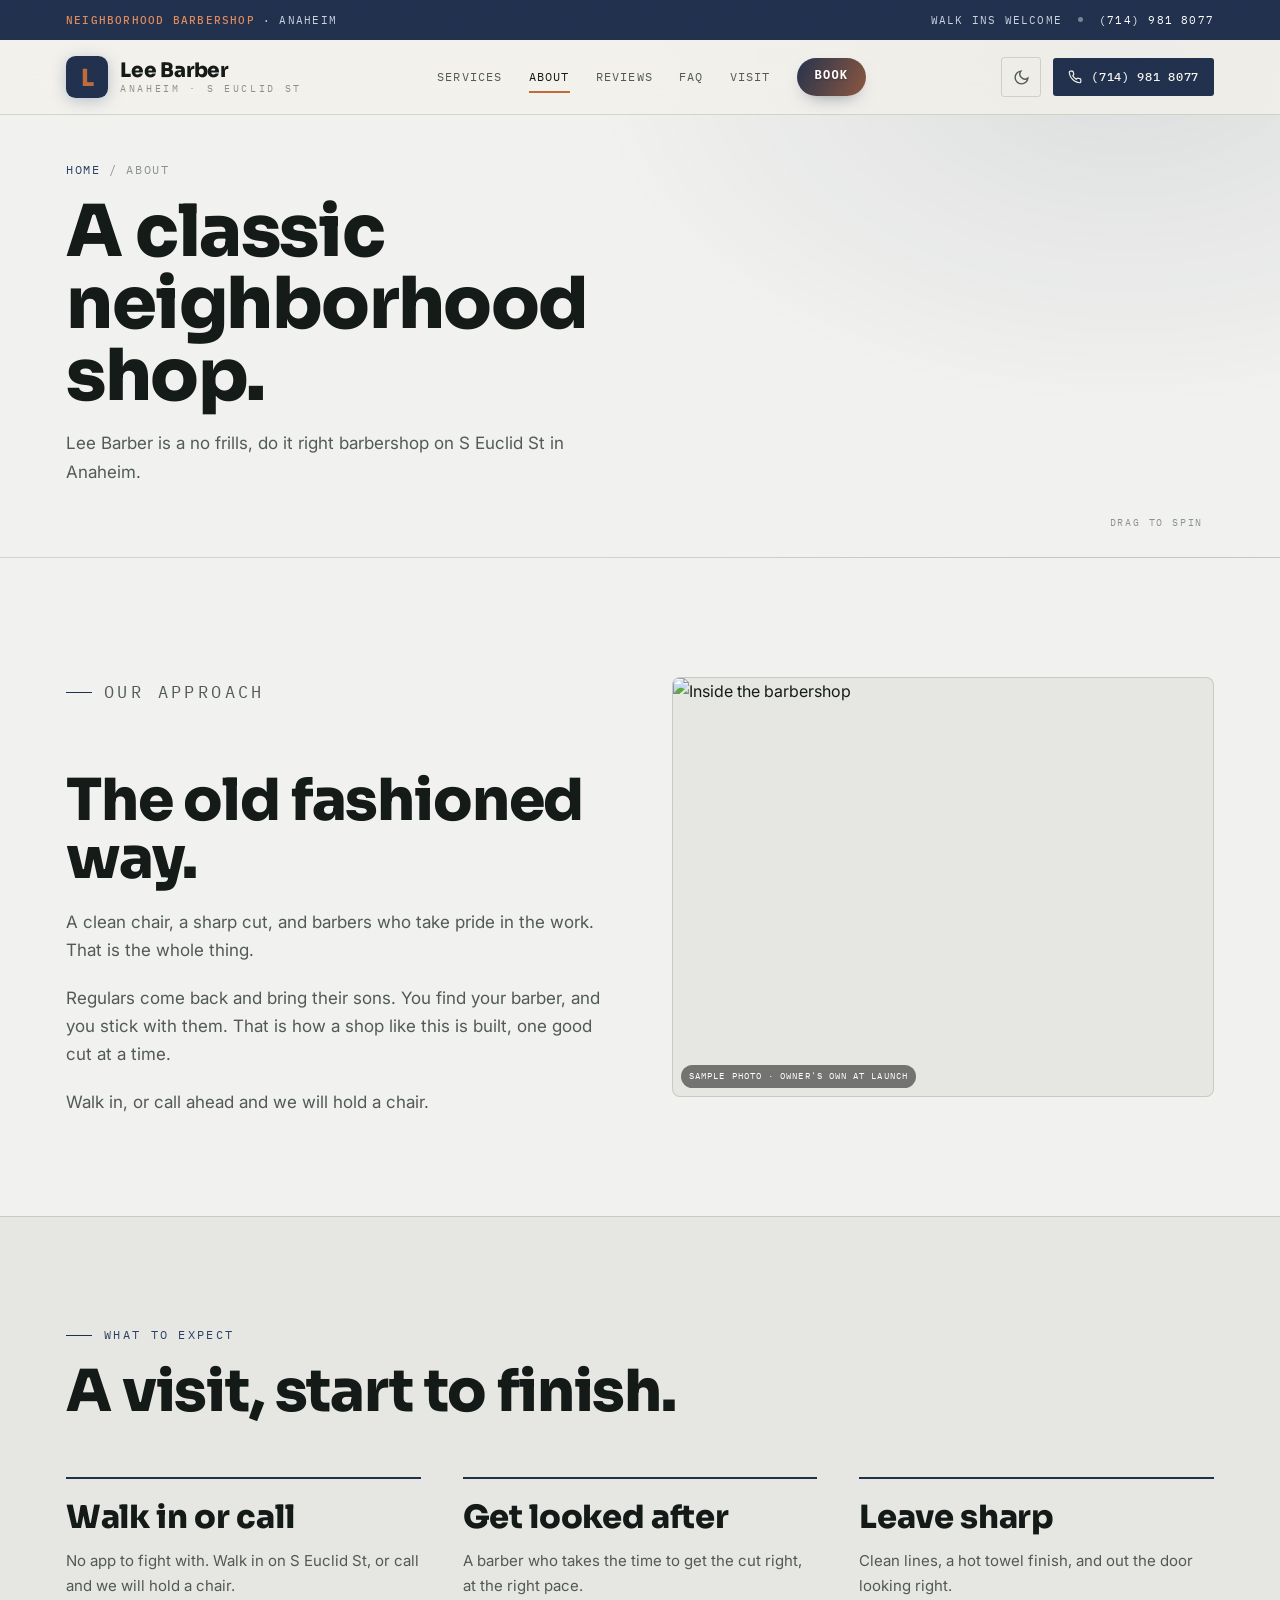
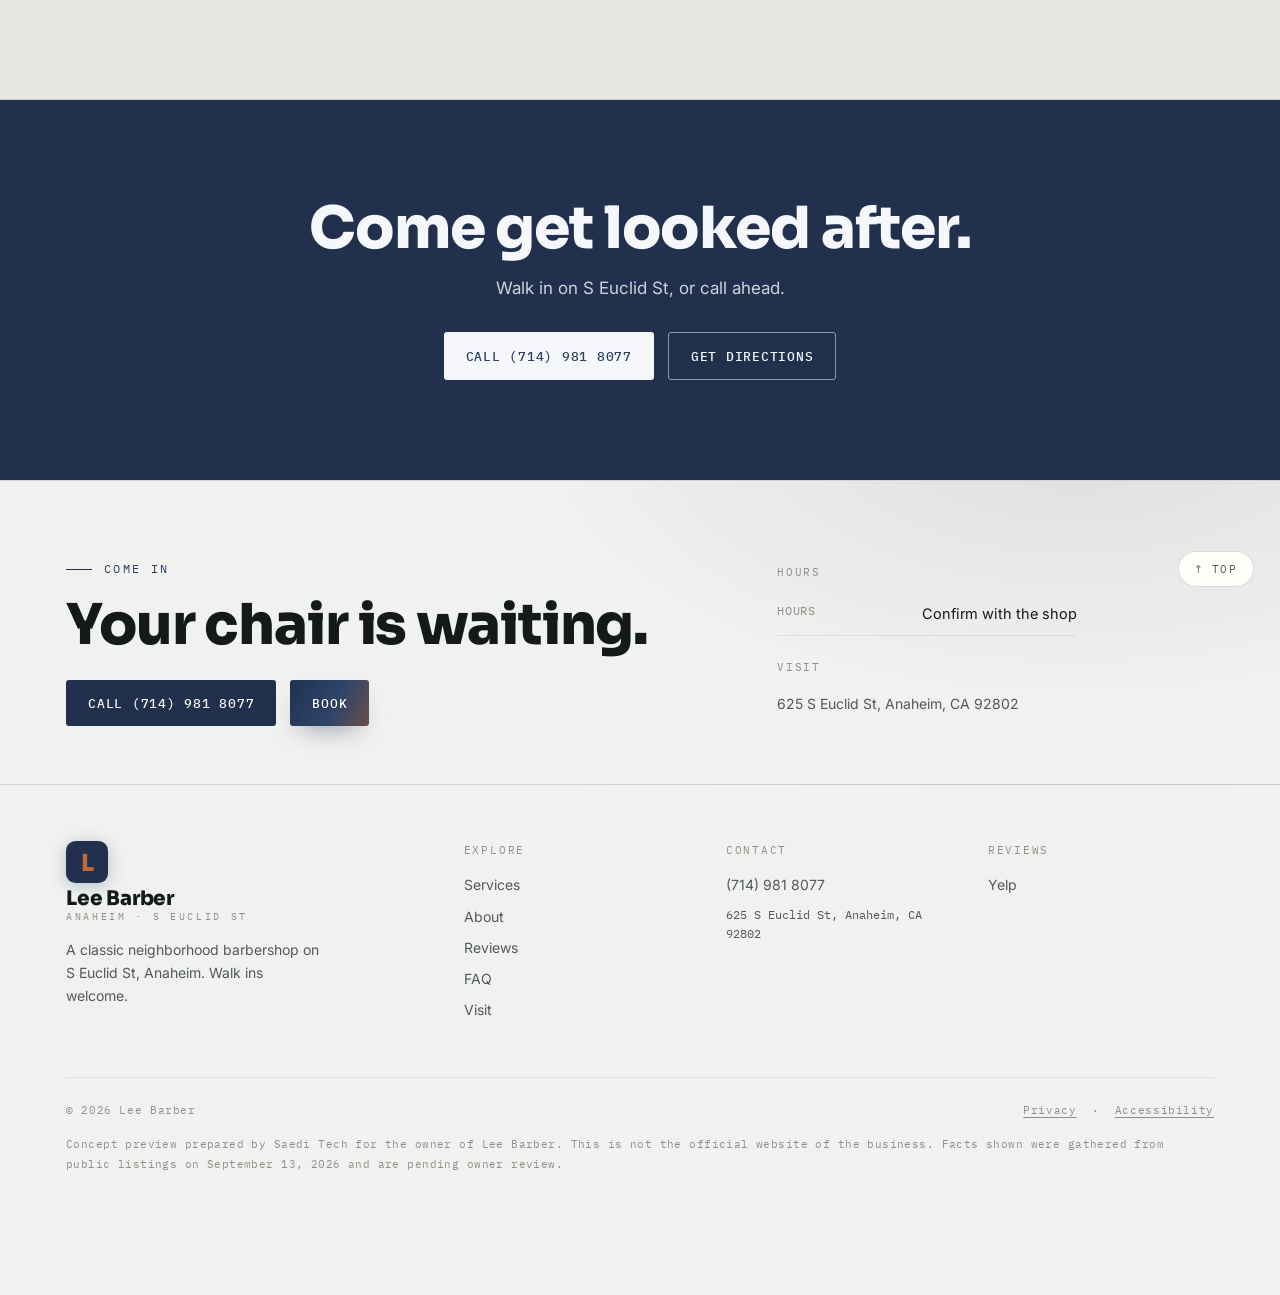
==== commit fe1edc4b: "Fix 3D hero loading, page reveal, spread 3D across page, unique heroes, correct photos Co-Authored-B" ====
--- a/about.html
+++ b/about.html
@@ -40,10 +40,10 @@
 </div></section>
 <section class="band"><div class="wrap"><p class="kick up">What to expect</p><h2 class="up">A visit, start to finish.</h2><div class="whygrid"><div class="why up"><div class="big">Walk in or call</div><p>No app to fight with. Walk in on S Euclid St, or call and we will hold a chair.</p></div><div class="why up"><div class="big">Get looked after</div><p>A barber who takes the time to get the cut right, at the right pace.</p></div><div class="why up"><div class="big">Leave sharp</div><p>Clean lines, a hot towel finish, and out the door looking right.</p></div></div></div></section>
 <section class="ctaband"><div class="wrap"><h2 class="up">Come get looked after.</h2><p class="up">Walk in on S Euclid St, or call ahead.</p><div class="cta up"><a class="btn btn-fill" href="tel:+17149818077">Call (714) 981 8077</a><a class="btn btn-line" href="visit.html">Get directions</a></div></div></section>
-</main><script type="module" src="assets/subhero3d.js"></script><footer>
+</main><script type="module" src="assets/subhero3d.js?v=3"></script><footer>
   <button class="backtop" id="backtop" aria-label="Back to top">↑ Top</button>
   <div class="foot-hero"><div class="wrap"><div class="foot-top">
-    <div class="foot-cta"><p class="kick">Come in</p><h2>Your chair is waiting.</h2><div class="cta"><a class="btn btn-fill" href="tel:+17149818077">Call (714) 981 8077</a><a class="btn btn-line" href="visit.html">Find the shop</a></div></div>
+    <div class="foot-cta"><p class="kick">Come in</p><h2>Your chair is waiting.</h2><div class="cta"><a class="btn btn-fill" href="tel:+17149818077">Call (714) 981 8077</a><a class="btn btn-book" href="index.html#book">Book</a></div></div>
     <div class="foot-hours"><p class="ft">Hours</p><div class="hrow"><span>Hours</span><span>Confirm with the shop</span></div><p class="ft" style="margin-top:22px">Visit</p><p class="addr">625 S Euclid St, Anaheim, CA 92802</p></div>
   </div></div></div>
   <div class="wrap foot-main">
--- a/assets/site.css
+++ b/assets/site.css
@@ -84,7 +84,7 @@
 header.hero{position:relative;min-height:100svh;overflow:hidden}
 .sticky{position:relative;min-height:100svh;overflow:hidden;display:flex;align-items:center;padding:90px 0 44px}
 /* scroll-driven exploded 3D hero */
-header.hero.scroll3d{height:340vh;min-height:0}
+header.hero.scroll3d{height:340vh;min-height:0;overflow:visible}
 header.hero.scroll3d .sticky{position:sticky;top:0;height:100svh;min-height:0;padding:0}
 .callouts{position:absolute;z-index:2;top:50%;left:26px;transform:translateY(-50%);max-width:360px;opacity:0;pointer-events:none;will-change:opacity}
 .callouts h3{font-family:'Sora',sans-serif;font-weight:800;font-size:clamp(26px,3.2vw,40px);letter-spacing:-.02em;line-height:1.02;margin-bottom:18px}
@@ -403,3 +403,23 @@
 .form-done .ok{width:54px;height:54px;border-radius:50%;background:var(--indigo);color:var(--btn-tx);display:grid;place-items:center;font-size:27px;margin:0 auto 14px}
 .form-done h3{margin-bottom:8px}.form-done p{color:var(--muted);font-size:14px}
 @media(max-width:820px){.bookband .bookgrid{grid-template-columns:1fr;gap:28px}}
+
+/* ---- vibrant booking button (mix of both brand colors) ---- */
+.btn-book{background:linear-gradient(115deg,var(--indigo) 0%,var(--indigo-2) 40%,var(--shu-tx) 100%);color:#fff;border:none;background-size:150% 150%;background-position:0% 50%;text-shadow:0 1px 3px rgba(0,0,0,.38);box-shadow:0 12px 26px -12px color-mix(in srgb,var(--indigo) 55%,transparent);transition:background-position .55s var(--ease),transform .2s,box-shadow .3s,filter .3s}
+.btn-book:hover{background-position:100% 50%;transform:translateY(-1px);box-shadow:0 18px 32px -12px color-mix(in srgb,var(--indigo) 62%,transparent)}
+.btn-book:active{transform:translateY(0)}
+.navlinks a[href$="#book"],.navlinks a[href$="#book"]:hover{color:var(--shu-tx);font-weight:600}
+
+/* ---- hero overlap fix: reserve header space + fit tall headlines (desktop) ---- */
+@media (min-width:941px){
+  header.hero.scroll3d .sticky{padding:126px 0 64px !important;align-items:center}
+  header.hero.scroll3d h1{font-size:clamp(44px,5.6vw,74px)}
+  .callouts{top:calc(50% + 30px)}
+}
+
+/* ---- prominent animated Book pill in header nav ---- */
+.navlinks a[href$="#book"]{background:linear-gradient(115deg,var(--indigo),var(--shu));color:#fff !important;padding:9px 18px;border-radius:40px;text-shadow:0 1px 2px rgba(0,0,0,.3);box-shadow:0 8px 18px -9px color-mix(in srgb,var(--indigo) 55%,transparent);background-size:160% 160%;background-position:0% 50%;transition:background-position .55s var(--ease),transform .2s,box-shadow .3s}
+.navlinks a[href$="#book"]:hover{background-position:100% 50%;transform:translateY(-1px);box-shadow:0 12px 22px -9px color-mix(in srgb,var(--indigo) 62%,transparent)}
+.navlinks a[href$="#book"]::after{display:none !important}
+/* ---- footer reveal + CTA polish ---- */
+.foot-hero .foot-cta h2{transition:transform .7s var(--ease),opacity .7s var(--ease)}
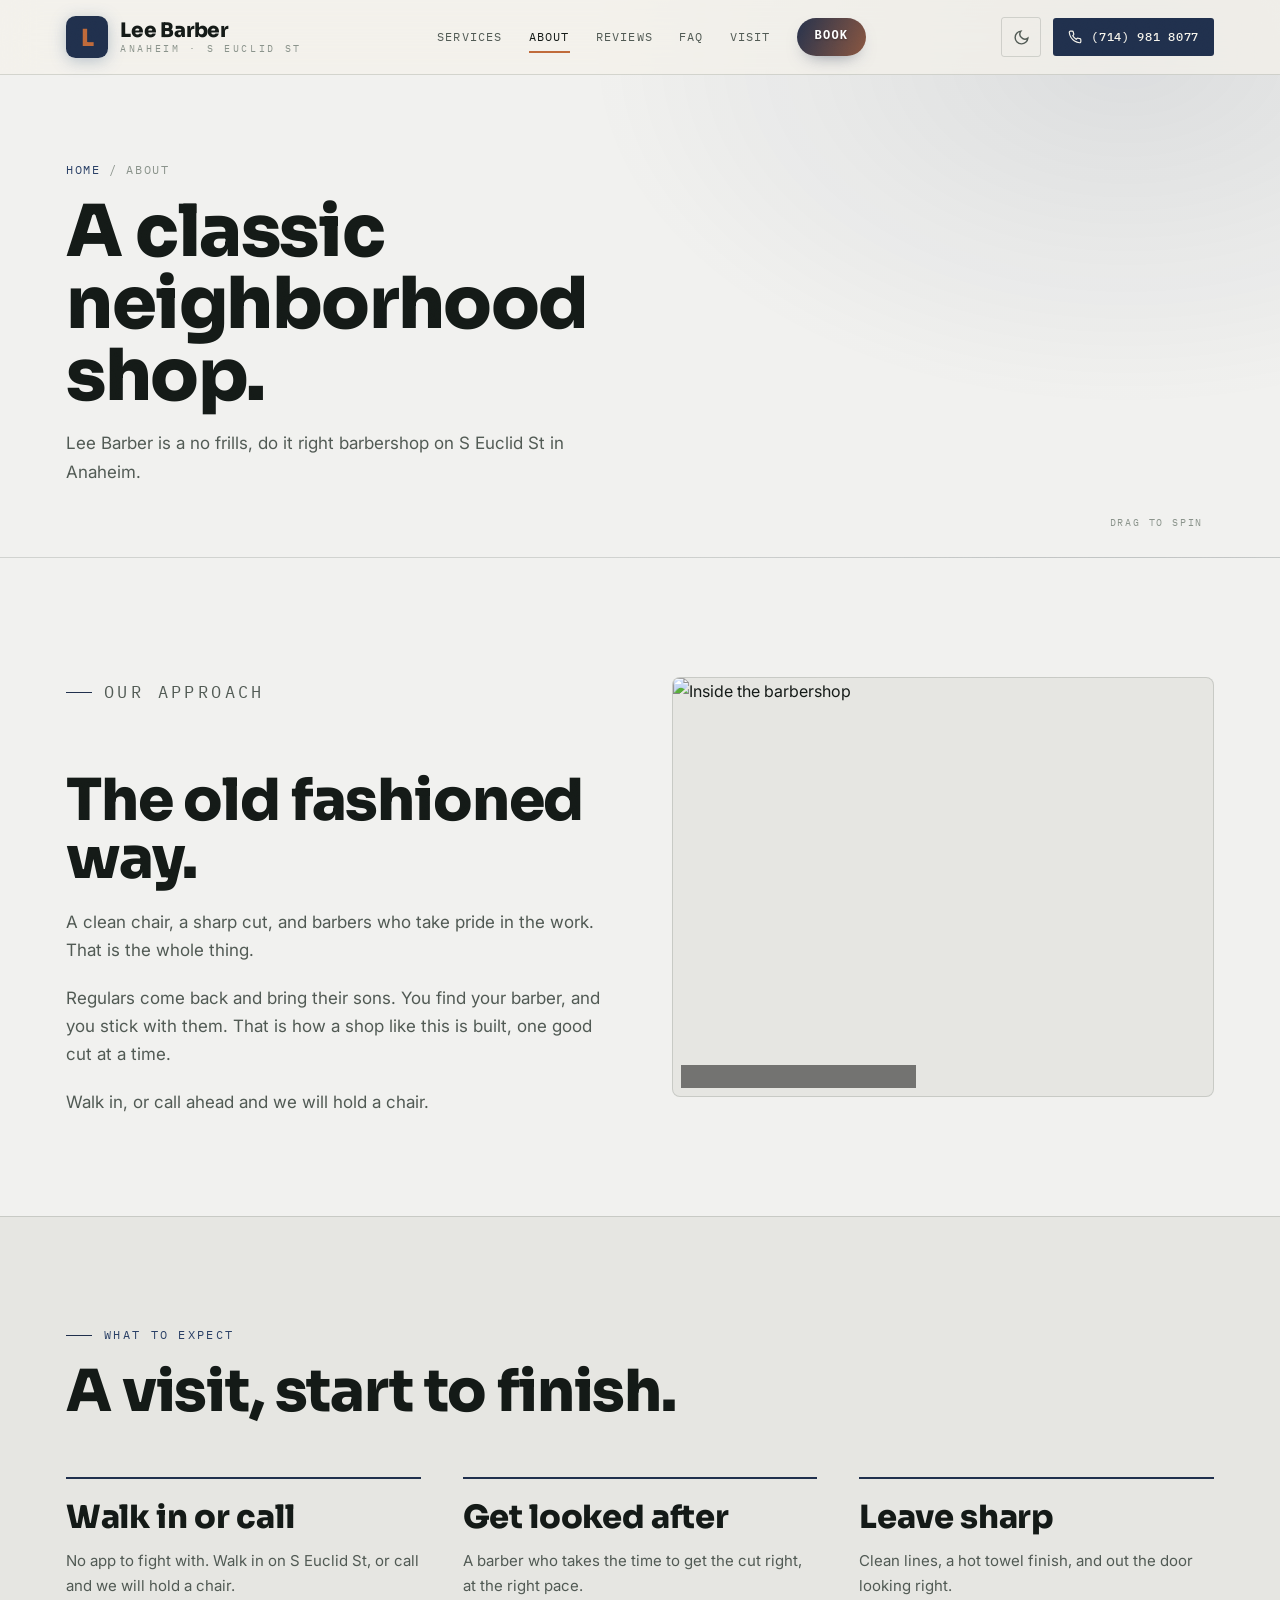
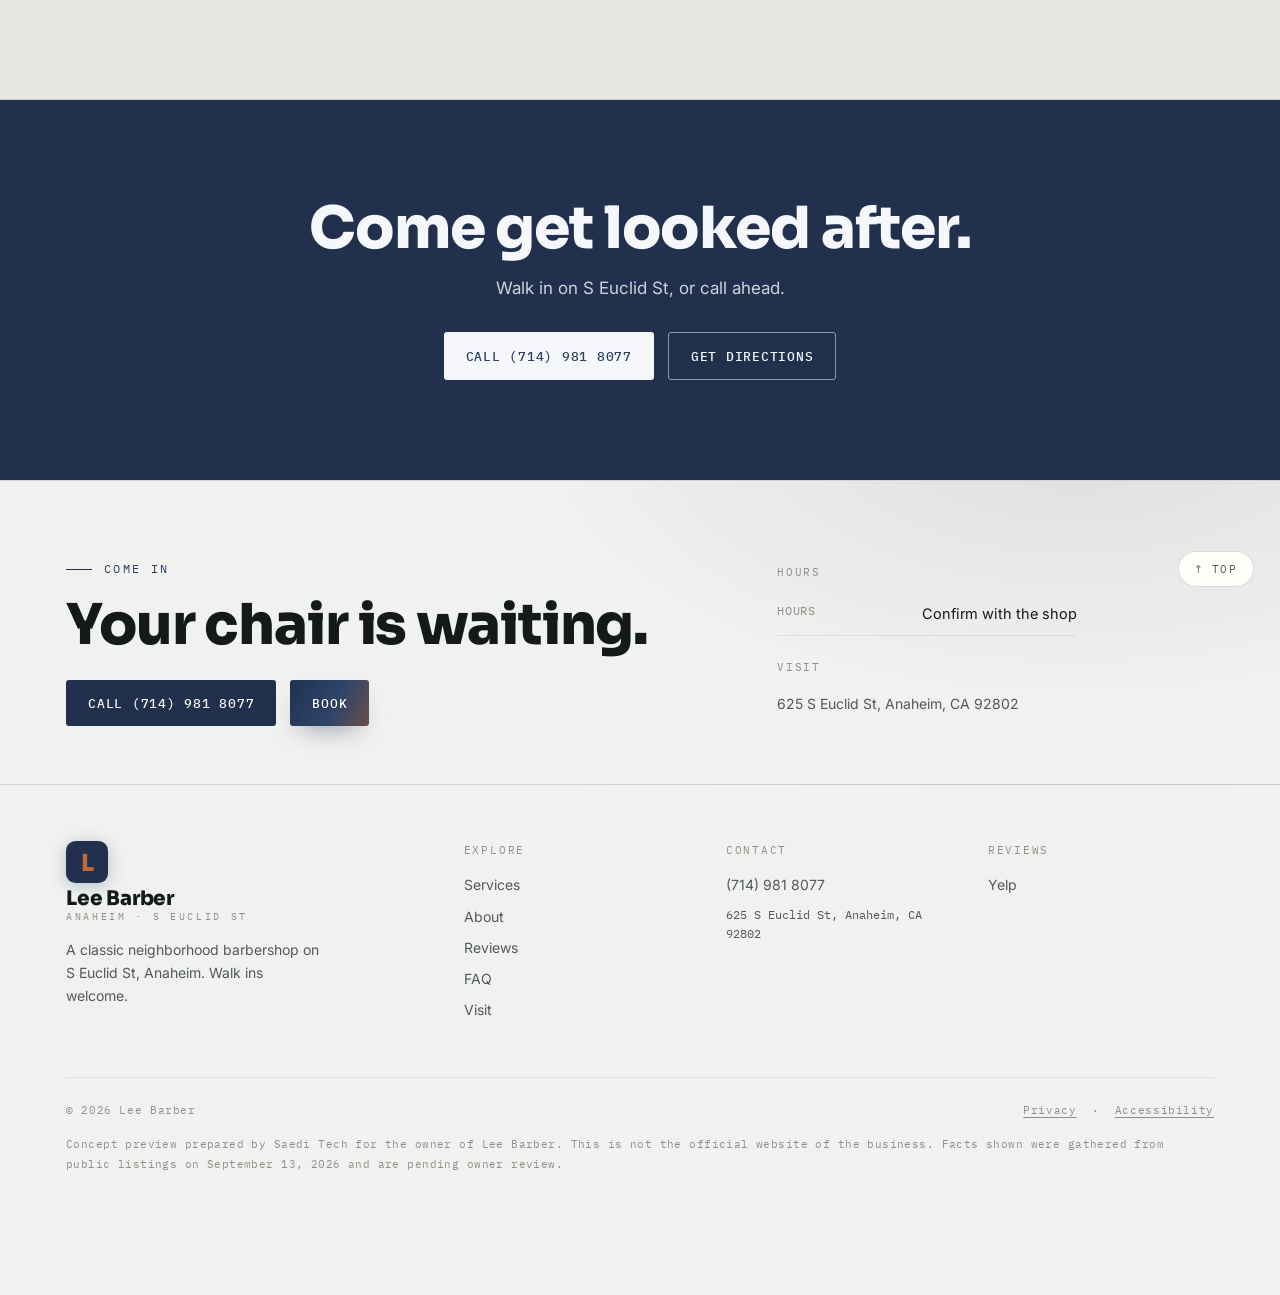
==== commit c8e642fe: "Fix 3D hero loading, page reveal, spread 3D across page, unique heroes, correct photos Co-Authored-B" ====
--- a/about.html
+++ b/about.html
@@ -16,7 +16,7 @@
 </head>
 <body>
 <a class="skip" href="#main">Skip to content</a>
-<header class="sitehead" id="sitehead"><div class="topbar"><div class="wrap tbin"><span class="tb-l"><b>Neighborhood barbershop</b> · Anaheim</span><span class="tb-r"><span>Walk ins welcome</span><span class="dot2"></span><a href="tel:+17149818077">(714) 981 8077</a></span></div></div>
+<header class="sitehead" id="sitehead">
 <nav class="top" aria-label="Main">
   <div class="wrap navin">
     <a class="logo" href="index.html" aria-label="Lee Barber, home"><svg class="emblem" viewBox="0 0 48 48" aria-hidden="true"><rect width="48" height="48" rx="11" fill="var(--indigo)"/><text x="24" y="34" font-size="27" text-anchor="middle" fill="var(--shu)" font-family="Sora,sans-serif" font-weight="800">L</text></svg><span class="wm"><span class="n">Lee Barber</span><span class="s">Anaheim · S Euclid St</span></span></a>
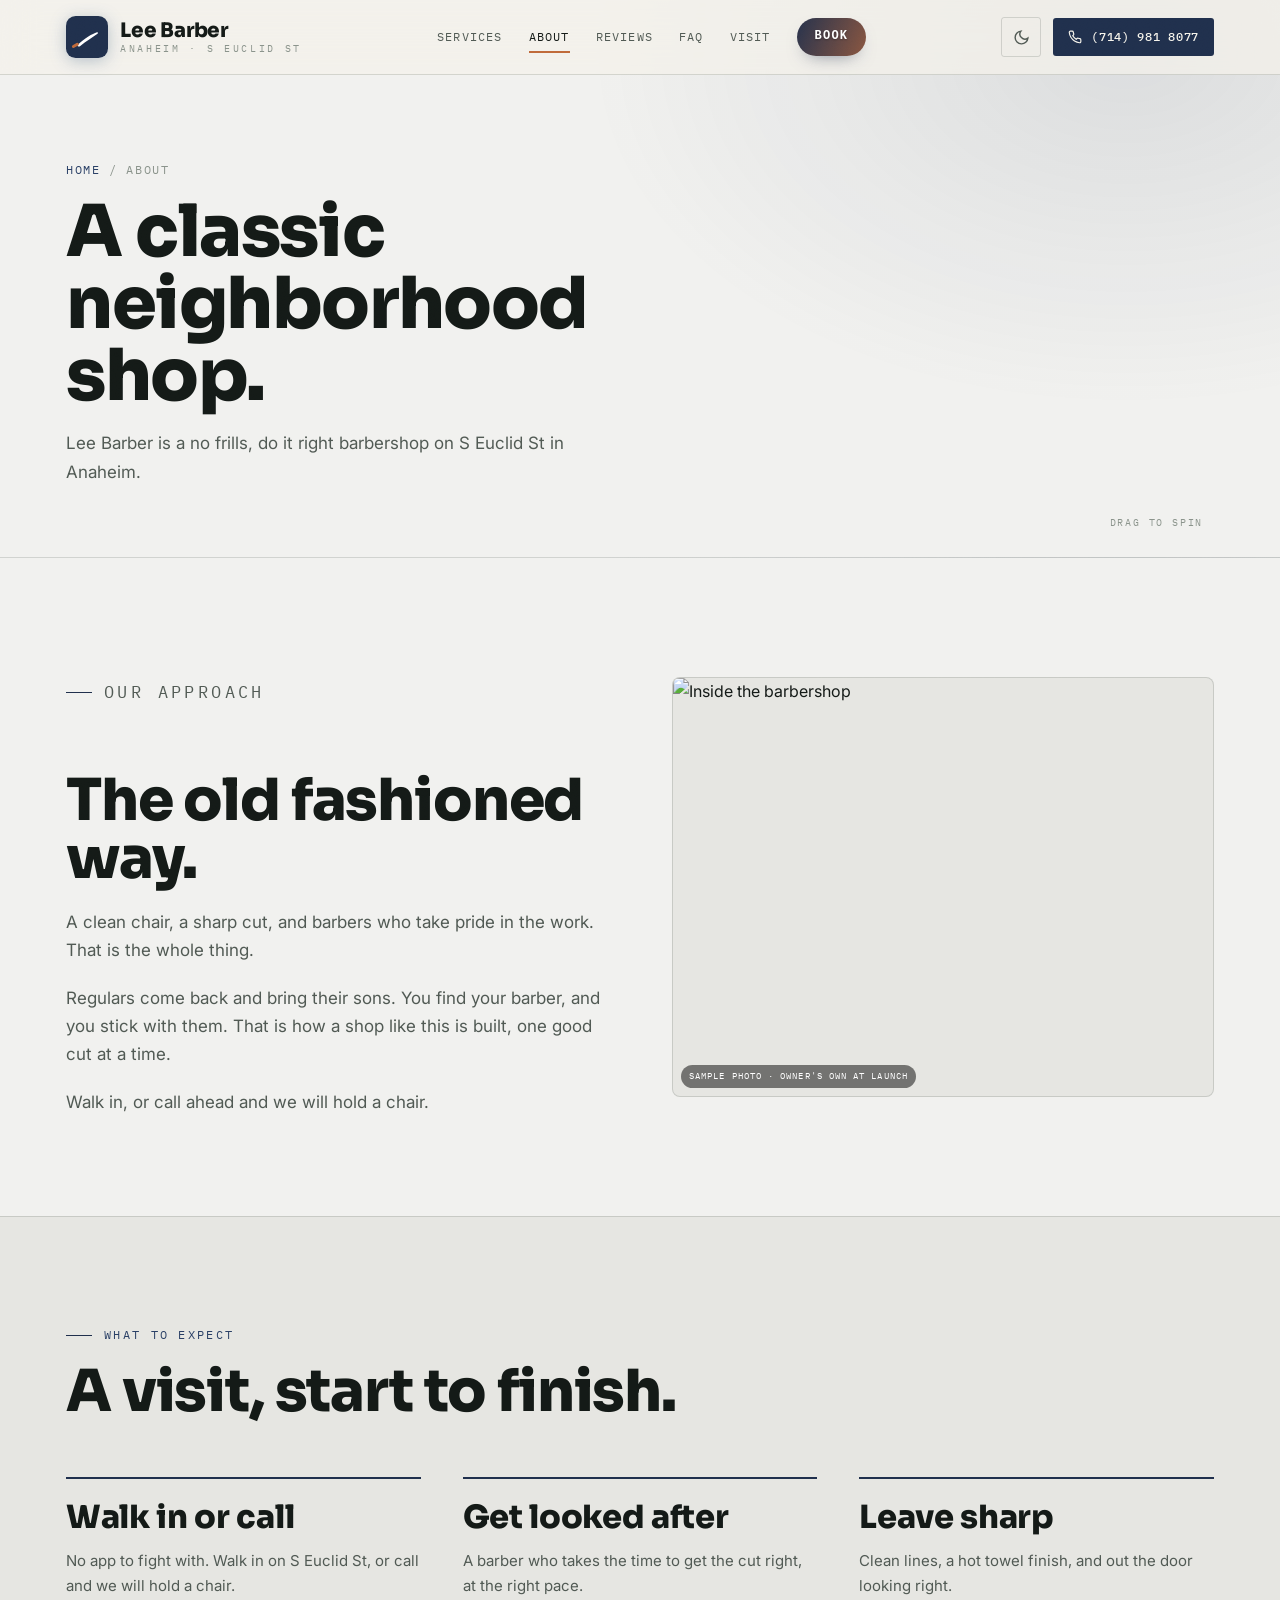
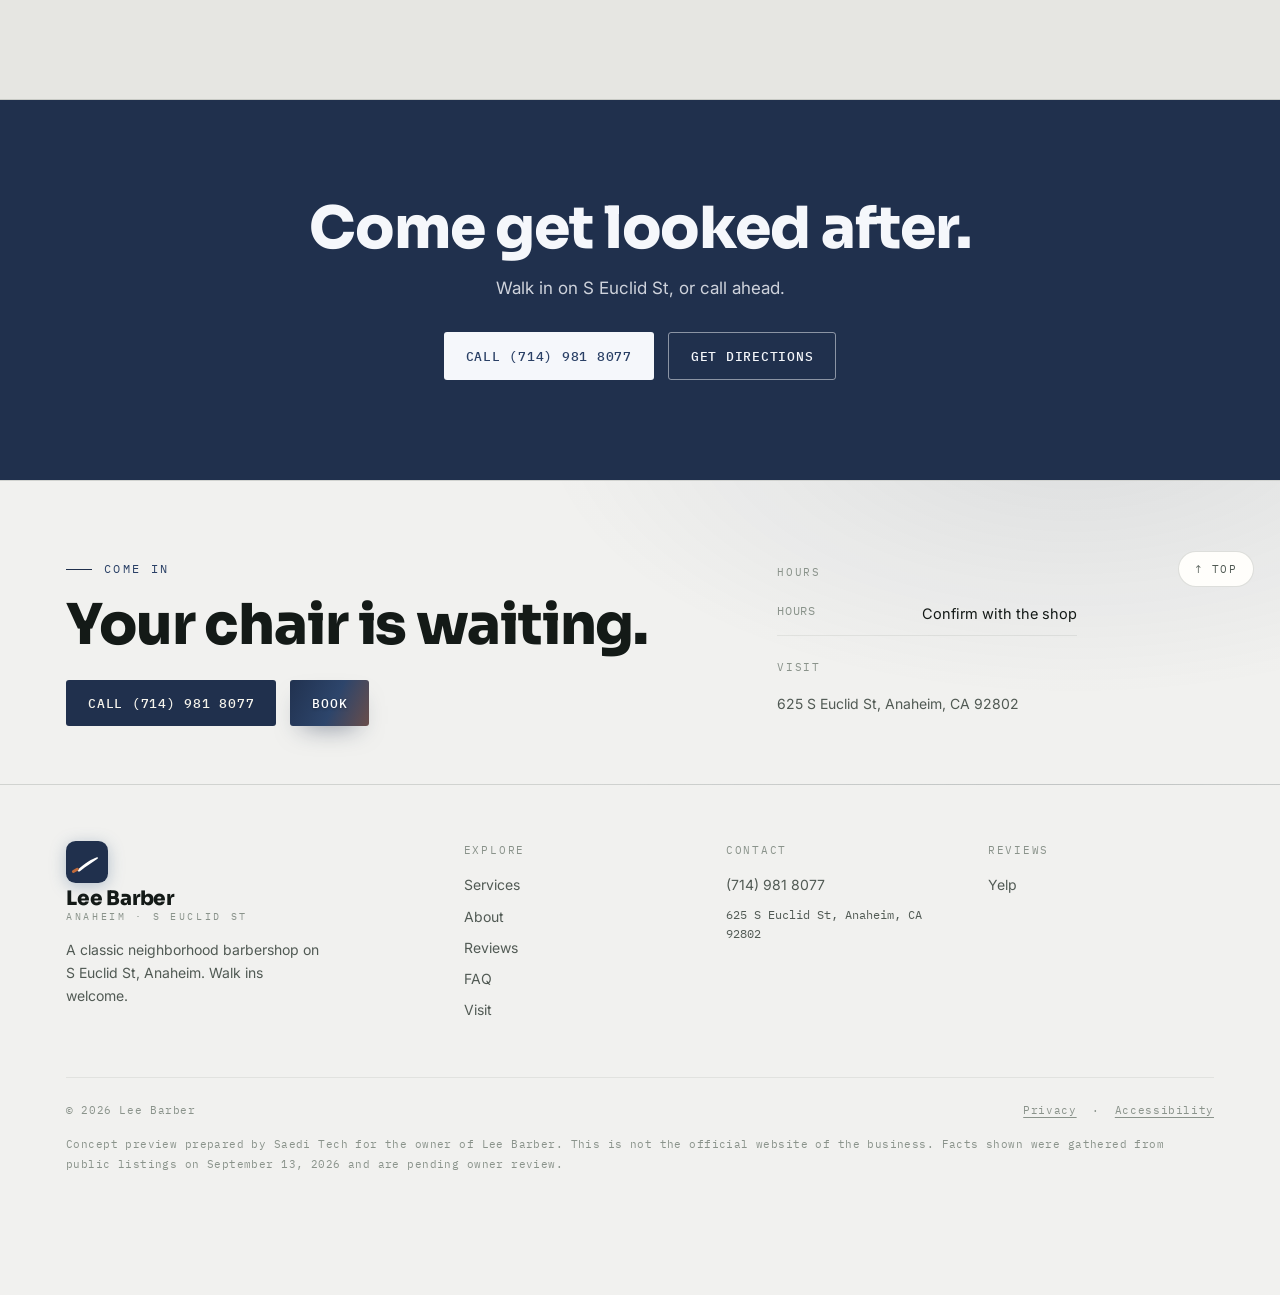
==== commit 7ed41a57: "Add bespoke business logo (header, footer, favicon)" ====
--- a/about.html
+++ b/about.html
@@ -7,7 +7,7 @@
 <title>About · Lee Barber</title>
 <meta name="description" content="About Lee Barber, a classic neighborhood barbershop in Anaheim. Walk ins welcome." />
 <meta property="og:title" content="About · Lee Barber" /><meta property="og:type" content="website" />
-<link rel="icon" href="data:image/svg+xml,%3Csvg xmlns='http://www.w3.org/2000/svg' viewBox='0 0 32 32'%3E%3Ccircle cx='16' cy='16' r='15' fill='%239e2b25'/%3E%3Crect x='13' y='6' width='6' height='20' rx='3' fill='%23f3ede1'/%3E%3Cpath d='M13 9l6 4M13 15l6 4M13 21l6 4' stroke='%23a9812f' stroke-width='2'/%3E%3C/svg%3E">
+<link rel="icon" href="data:image/svg+xml,%3Csvg xmlns='http://www.w3.org/2000/svg' viewBox='0 0 48 48'%3E%3Crect width='48' height='48' rx='11' fill='%2320304d'/%3E%3Cpath d='M13 33.4 C22 25 30 20.4 35.4 18.6 C36.6 18.2 37 19.6 36 20.4 C30.2 24.6 23 29 16.3 34.4 C14.8 35.5 13.4 35 13 33.4 Z' fill='%23fff'/%3E%3Crect x='6.4' y='31.9' width='8.6' height='3.4' rx='1.7' transform='rotate(-30 10.7 33.6)' fill='%23c06a3a'/%3E%3C/svg%3E">
 <link rel="preconnect" href="https://fonts.googleapis.com"><link rel="preconnect" href="https://fonts.gstatic.com" crossorigin>
 <link href="https://fonts.googleapis.com/css2?family=Sora:wght@600;700;800&family=Inter:wght@400;500;600&family=IBM+Plex+Mono:wght@400;500&display=swap" rel="stylesheet">
 <link rel="stylesheet" href="assets/site.css">
@@ -19,7 +19,7 @@
 <header class="sitehead" id="sitehead">
 <nav class="top" aria-label="Main">
   <div class="wrap navin">
-    <a class="logo" href="index.html" aria-label="Lee Barber, home"><svg class="emblem" viewBox="0 0 48 48" aria-hidden="true"><rect width="48" height="48" rx="11" fill="var(--indigo)"/><text x="24" y="34" font-size="27" text-anchor="middle" fill="var(--shu)" font-family="Sora,sans-serif" font-weight="800">L</text></svg><span class="wm"><span class="n">Lee Barber</span><span class="s">Anaheim · S Euclid St</span></span></a>
+    <a class="logo" href="index.html" aria-label="Lee Barber, home"><svg class="emblem" viewBox="0 0 48 48" aria-hidden="true"><rect width="48" height="48" rx="11" fill="var(--indigo)"/><path d='M13 33.4 C22 25 30 20.4 35.4 18.6 C36.6 18.2 37 19.6 36 20.4 C30.2 24.6 23 29 16.3 34.4 C14.8 35.5 13.4 35 13 33.4 Z' fill='#fff'/><rect x='6.4' y='31.9' width='8.6' height='3.4' rx='1.7' transform='rotate(-30 10.7 33.6)' fill='var(--shu)'/></svg><span class="wm"><span class="n">Lee Barber</span><span class="s">Anaheim · S Euclid St</span></span></a>
     <div class="navlinks"><a href="services.html">Services</a><a href="about.html" aria-current="page">About</a><a href="reviews.html">Reviews</a><a href="faq.html">FAQ</a><a href="visit.html">Visit</a><a href="index.html#book">Book</a></div>
     <div class="navright">
       <button class="tgl" id="themeTgl" aria-label="Switch between day and night theme" aria-pressed="false"><svg id="icMoon" viewBox="0 0 24 24" fill="none" stroke="currentColor" stroke-width="2" stroke-linecap="round"><path d="M21 12.8A9 9 0 1 1 11.2 3a7 7 0 0 0 9.8 9.8z"/></svg><svg id="icSun" viewBox="0 0 24 24" fill="none" stroke="currentColor" stroke-width="2" stroke-linecap="round" style="display:none"><circle cx="12" cy="12" r="4"/><path d="M12 2v2M12 20v2M4.9 4.9l1.4 1.4M17.7 17.7l1.4 1.4M2 12h2M20 12h2M4.9 19.1l1.4-1.4M17.7 6.3l1.4-1.4"/></svg></button>
@@ -48,7 +48,7 @@
   </div></div></div>
   <div class="wrap foot-main">
     <div class="fgrid">
-      <div class="fbrand"><a class="logo" href="index.html" aria-label="Lee Barber, home"><svg class="emblem" viewBox="0 0 48 48" aria-hidden="true"><rect width="48" height="48" rx="11" fill="var(--indigo)"/><text x="24" y="34" font-size="27" text-anchor="middle" fill="var(--shu)" font-family="Sora,sans-serif" font-weight="800">L</text></svg><span class="wm"><span class="n">Lee Barber</span><span class="s">Anaheim · S Euclid St</span></span></a><p>A classic neighborhood barbershop on S Euclid St, Anaheim. Walk ins welcome.</p></div>
+      <div class="fbrand"><a class="logo" href="index.html" aria-label="Lee Barber, home"><svg class="emblem" viewBox="0 0 48 48" aria-hidden="true"><rect width="48" height="48" rx="11" fill="var(--indigo)"/><path d='M13 33.4 C22 25 30 20.4 35.4 18.6 C36.6 18.2 37 19.6 36 20.4 C30.2 24.6 23 29 16.3 34.4 C14.8 35.5 13.4 35 13 33.4 Z' fill='#fff'/><rect x='6.4' y='31.9' width='8.6' height='3.4' rx='1.7' transform='rotate(-30 10.7 33.6)' fill='var(--shu)'/></svg><span class="wm"><span class="n">Lee Barber</span><span class="s">Anaheim · S Euclid St</span></span></a><p>A classic neighborhood barbershop on S Euclid St, Anaheim. Walk ins welcome.</p></div>
       <div class="fcol"><p class="ft">Explore</p><a href="services.html">Services</a><a href="about.html">About</a><a href="reviews.html">Reviews</a><a href="faq.html">FAQ</a><a href="visit.html">Visit</a></div>
       <div class="fcol"><p class="ft">Contact</p><a href="tel:+17149818077">(714) 981 8077</a><p class="mono" style="font-size:12px">625 S Euclid St, Anaheim, CA 92802</p></div>
       <div class="fcol"><p class="ft">Reviews</p><a href="https://www.yelp.com/biz/lee-barber-anaheim" target="_blank" rel="noopener">Yelp</a></div>
--- a/assets/site.css
+++ b/assets/site.css
@@ -423,3 +423,9 @@
 .navlinks a[href$="#book"]::after{display:none !important}
 /* ---- footer reveal + CTA polish ---- */
 .foot-hero .foot-cta h2{transition:transform .7s var(--ease),opacity .7s var(--ease)}
+
+/* ---- 3D moments: object only, no marketing copy (beauty) ---- */
+.obj3dband{padding:52px 0}
+.obj3dband .o3b.o3b-solo{flex-direction:column;align-items:center;gap:14px}
+.obj3dband .o3b-solo .o3b-art{flex:0 1 auto;width:100%;max-width:600px}
+.obj3dband .o3b-solo .o3b-hint{font-family:'IBM Plex Mono',monospace;font-size:11px;letter-spacing:.16em;text-transform:uppercase;color:var(--faint)}
